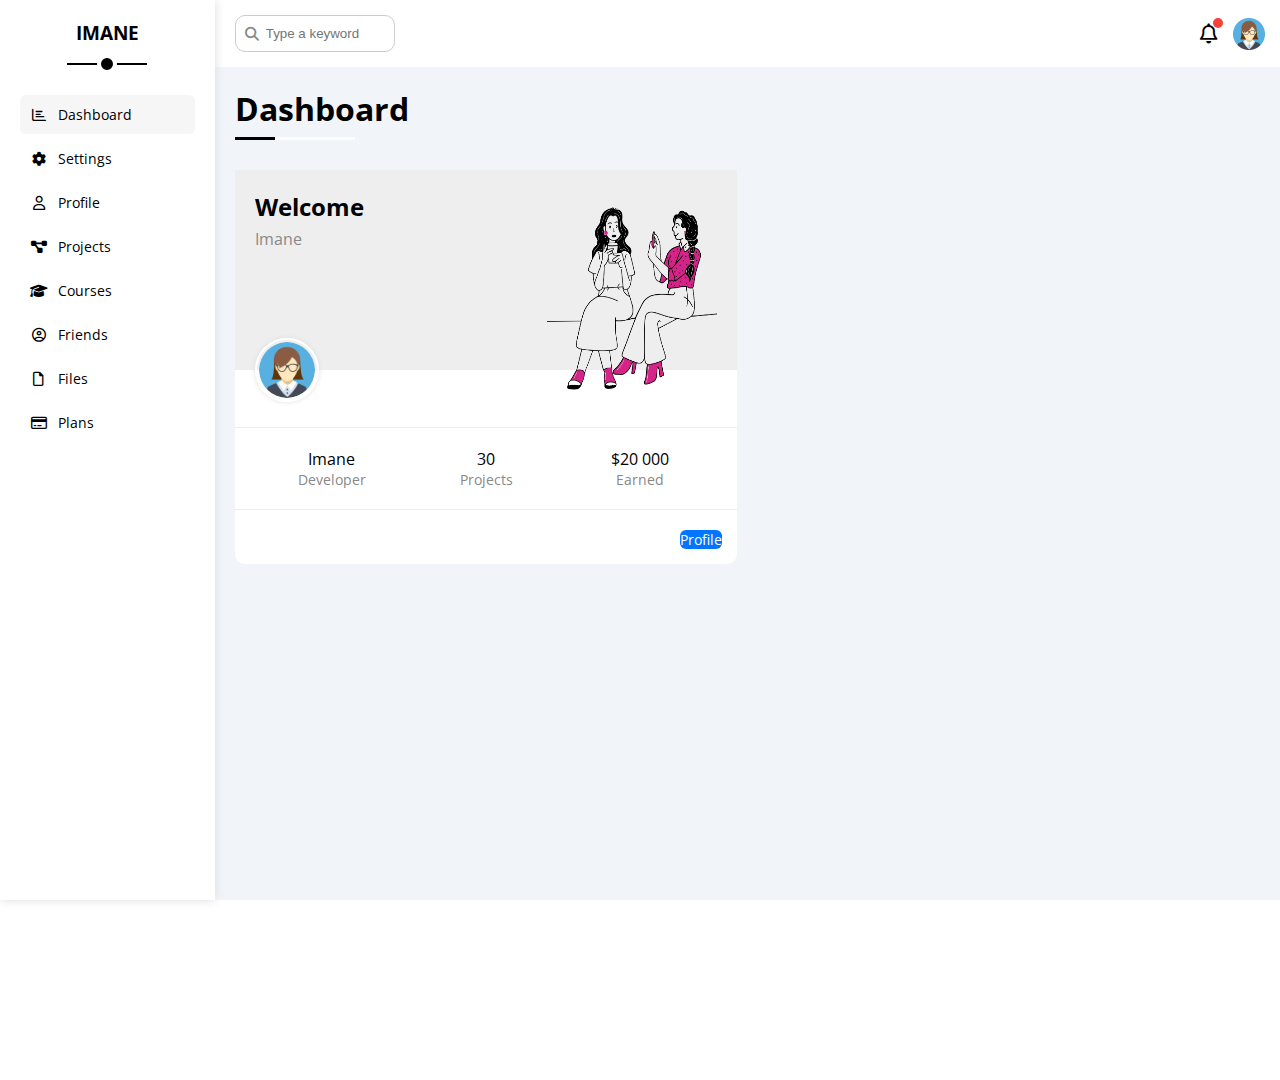
==== index.html @ b842a50d "create dashboard project" ====
<!DOCTYPE html>
<html lang="en">
  <head>
    <meta charset="UTF-8" />
    <meta http-equiv="X-UA-Compatible" content="IE=edge" />
    <meta name="viewport" content="width=device-width, initial-scale=1.0" />
    <link rel="stylesheet" href="css/framwork.css" />
    <link rel="stylesheet" href="css/master.css" />
    <link rel="stylesheet" href="css/all.min.css" />
    <link rel="preconnect" href="https://fonts.googleapis.com" />
    <link rel="preconnect" href="https://fonts.gstatic.com" crossorigin />
    <link
      href="https://fonts.googleapis.com/css2?family=Open+Sans:wght@300;500&display=swap"
      rel="stylesheet"
    />
    <title>Document</title>
  </head>
  <body>
    <div class="page d-flex">
      <div class="sidebar bg-white p-20 p-relative">
        <h3 class="p-relative txt-c mt-0">IMANE</h3>
        <ul>
          <li>
            <a
              class="active d-flex align-center fs-14 c-black rad-6 p-10"
              href="index.html"
            >
              <i class="fa-regular fa-chart-bar fa-fw"></i>
              <span>Dashboard</span>
            </a>
          </li>
          <li>
            <a
              class="d-flex align-center fs-14 c-black rad-6 p-10"
              href="index.html"
            >
              <i class="fa-solid fa-gear fa-fw"></i>
              <span>Settings</span>
            </a>
          </li>
          <li>
            <a
              class="d-flex align-center fs-14 c-black rad-6 p-10"
              href="index.html"
            >
              <i class="fa-regular fa-user fa-fw"></i>
              <span>Profile</span>
            </a>
          </li>
          <li>
            <a
              class="d-flex align-center fs-14 c-black rad-6 p-10"
              href="index.html"
            >
              <i class="fa-solid fa-diagram-project fa-fw"></i>
              <span>Projects</span>
            </a>
          </li>
          <li>
            <a
              class="d-flex align-center fs-14 c-black rad-6 p-10"
              href="index.html"
            >
              <i class="fa-solid fa-graduation-cap fa-fw"></i>
              <span>Courses</span>
            </a>
          </li>
          <li>
            <a
              class="d-flex align-center fs-14 c-black rad-6 p-10"
              href="index.html"
            >
              <i class="fa-regular fa-circle-user fa-fw"></i>
              <span>Friends</span>
            </a>
          </li>
          <li>
            <a
              class="d-flex align-center fs-14 c-black rad-6 p-10"
              href="index.html"
            >
              <i class="fa-regular fa-file fa-fw"></i>
              <span>Files</span>
            </a>
          </li>
          <li>
            <a
              class="d-flex align-center fs-14 c-black rad-6 p-10"
              href="index.html"
            >
              <i class="fa-regular fa-credit-card fa-fw"></i>
              <span>Plans</span>
            </a>
          </li>
        </ul>
      </div>
      <div class="content w-full">
        <!-- Start Head -->
        <div class="head bg-white p-15 between-flex">
          <div class="search p-relative">
            <input
              class="p-10"
              type="search"
              name=""
              id=""
              placeholder="Type a keyword"
            />
          </div>
          <div class="icons d-flex align-center">
            <span class="notification p-relative">
              <i class="fa-regular fa-bell fa-lg"></i>
            </span>
            <img src="images/avatar.png" alt="" />
          </div>
        </div>
        <!-- End head -->
        <h1 class="p-relative">Dashboard</h1>
        <div class="wrapper d-grid gap-20">
          <div class="welcome bg-white rad-10 txt-c-mobile block-mobile">
            <div class="intro p-20 d-flex space-between bg-eee">
              <div>
                <h2 class="m-0">Welcome</h2>
                <p class="c-grey mt-5">Imane</p>
              </div>
              <img
                class="welcom-img hide-mobile"
                src="images/welcome.png"
                alt=""
              />
            </div>
            <img class="avatar" src="images/avatar.png" alt="" />
            <div class="body txt-c d-flex p-20 mt-20 mb-20 block-mobile">
              <div>
                Imane
                <span class="d-block c-grey fs-14 mt-10"> Developer</span>
              </div>
              <div>
                30
                <span class="d-block c-grey fs-14 mt-10"> Projects</span>
              </div>
              <div>
                $20 000
                <span class="d-block c-grey fs-14 mt-10"> Earned</span>
              </div>
            </div>
            <a
              class="visit d-block fs-14 rad-6 bg-blue c-white w-fit"
              href="profile.html"
              >Profile</a
            >
          </div>
        </div>
      </div>
    </div>
  </body>
</html>
---- css/framwork.css ----
/*Start box*/
.d-flex {
    display: flex;
}
.align-center {
    align-items: center;
}
.space-between{
    justify-content: space-between;
}

.d-grid {
    display: grid;
}
.gap-20{
    gap: 20px;
}

.d-block{
    display: block;
}
@media (max-width:767px) {
    .block-mobile {
        display: block;
    }
    .hide-mobile {
        display: none;
    }
}
/* End box */

/* Start padding + margin */
.p-10 {
    padding: 10px;
}
.p-15 {
    padding: 15px;
}
.p-20 {
    padding: 20px;
}
.m-20 {
   margin: 20px;
}
.mt-0 {
    margin-top: 0;
}
.mt-5{
    margin-top: 5px;
}
.mt-20 {
    margin-top: 20px;
}
.mb-20 {
    margin-bottom: 20px;
}
/* End padding + margin */
/* Start color */
.c-white {
   color: white;
}
.c-grey {
    color: var(--grey-color);
}
.c-black {
    color: black;
}

.bg-white {
    background-color: white;
}
.bg-eee {
    background-color: #eee;
}
.bg-blue {
    background-color: var(--blue-color);
}
/* end color */

/* Start position */
.p-relative {
    position: relative;
}
/* End position */
/* Start font */
.txt-c {
    text-align: center;
}
.fs-14{
    font-size: 14px;
}
@media (max-width:767px) {
    .txt-c-mobile {
        text-align: center;
    }
}
/* End font */

/* Start border */
.rad-6 {
    border-radius: 6px;
}
.rad-10 {
    border-radius: 10px;
}
/* End border */
/* Start width */
.w-full{
    width: 100%;
}
.w-fit {
    width: fit-content;
}
/* End width */

/*Start component */
.between-flex{
    display: flex;
    align-items: center;
    justify-content: space-between;
}

/* End component */
---- css/master.css ----
:root{
    --blue-color: #0075ff;
    --blue-alt-color: #0d69d5;
    --orange-color: #f59e0b;
    --green-color: #22c55e;
    --red-color: #f44336;
    --grey-color : #888;
}
* {
    box-sizing: border-box;
    padding: 0;
    margin: 0;
}

body {
    font-family: "Open Sans", sans-serif;
    margin: 0;
    min-height: 120vh;
}
*:focus {
    outline: none;
}
a {
    text-decoration: none;
}
ul {
    list-style: none;
}
::-webkit-scrollbar {
    width: 15px;
}
::-webkit-scrollbar-track {
    background-color: white;
}
::-webkit-scrollbar-thumb {
    background-color: var(--blue-color);
}
::-webkit-scrollbar-thumb:hover{
    background-color: var(--blue-alt-color);
}
.page {
    background-color: #f1f5f9;
    min-height: 100vh;
}

/* Start sidebar */
.sidebar {
    width: 250px;
    box-shadow: 0 0 10px #ddd;
}
.sidebar >h3 {
    margin-bottom: 50px;
}
.sidebar > h3::before,
.sidebar > h3::after{
    content: "";
    position: absolute;
    background-color: black;
    transform: translateX(-50%);

}
.sidebar > h3::before {

    width: 80px;
    height: 2px;
    bottom: -20px;
    left: 50%;
}
.sidebar > h3::after {
    left: 50%;
    bottom: -29px;
    width: 12px;
    height: 12px;
    border-radius: 50%;
    border:  4px solid white;
}

.sidebar ul li a {
    transition: 0.3s;
    margin-bottom: 5px;
}

.sidebar ul li a:hover,
.sidebar ul li a.active {
    background-color: #f6f6f6;
}
.sidebar ul li a span{
    font-size: 14px;
    margin-left: 10px;
}

@media (max-width: 767px) {
    .sidebar {
        width: 62px;
        padding: 10px;
    }
    .sidebar > h3 {
        font-size: 13px;
        margin-bottom: 15px;
    }
    .sidebar > h3::before,
    .sidebar > h3::after {
        display: none;
    }
    .sidebar ul li a span {
        display: none;
    }
}
/* End sidebar */

/* Start content */
.content {
    overflow: hidden;
}

.head .search::before {
    font-family: var(--fa-style-family-classic);
    content: "\f002";
    font-weight: 900;
    position: absolute;
    left: 15px;
    top: 50%;
    transform: translateY(-50%);
    font-size: 14px;
    color: var(--grey-color);
}
.head .search input {
    border: 1px solid #ccc;
    border-radius: 10px;
    margin-left: 5px;
    padding-left: 30px;
    width: 160px;
    transition: width 0.3s;
}

.head .search input:focus {
    width: 200px;
   border-color: #ddd;
}
.head .search input:focus::placeholder {
    opacity: 0;
}

.head .icons .notification::before {
    content: "";
    position: absolute;
    width: 10px;
    height: 10px;
    background-color: var(--red-color);
    border-radius: 50%;
    right: -5px;
    top: -5px;
}
.head .icons img {
    width:32px;
    height: 32px;
    margin-left: 15px;
}
.page h1 {
    margin: 20px 20px 40px;
}

.page h1::before,
.page h1::after {
    content: "";
    position: absolute;
    height: 3px;
    bottom: -10px;
    left: 0;
}
.page h1::before {
    background-color: white;
    width: 120px;
}
.page h1::after {
    background-color: black;
    width: 40px;
}
.wrapper {
    grid-template-columns: repeat(auto-fill, minmax(450px,1fr));
    margin-left: 20px;
    margin-right: 20px;
}

@media (max-width: 767px) {
    .wrapper{
        grid-template-columns: minmax(200px, 1fr);
        margin-left: 10px;
        margin-right: 10px;
    }
}

/* End content */
/* Start welcome widget */
.intro {
    height: 200px;
}
.welcom {
    overflow: hidden;
}
.welcom-img{
    width: 170px;
    margin-bottom: -40px;
}

.welcome .avatar {
    width: 64px;
    height: 64px;
    border: 2px solid white;
    border-radius: 50%;
    padding: 2px;
    box-shadow:  0 0 5px #ddd;
    margin-left: 20px;
    margin-top: -32px;

}

.welcome .body {
    border-top: 1px solid #eee;
    border-bottom: 1px solid #eee;
}
.welcome .body > div {
    flex: 1;
}
.welcome .visit {
    margin: 0 15px 15px auto;
    transition: 0.3s;
}
.welcome .visit:hover {
    background-color: var(--blue-alt-color);
}
@media (max-width: 767px) {
    .welcome .intro {
        padding-bottom: 30px;
    }
    .welcom .avatar {
        margin-left: 0;
    }
    .welcome .body > div:not(:last-child) {
        margin-bottom: 20px;
    }
}
/* End welcome widget */
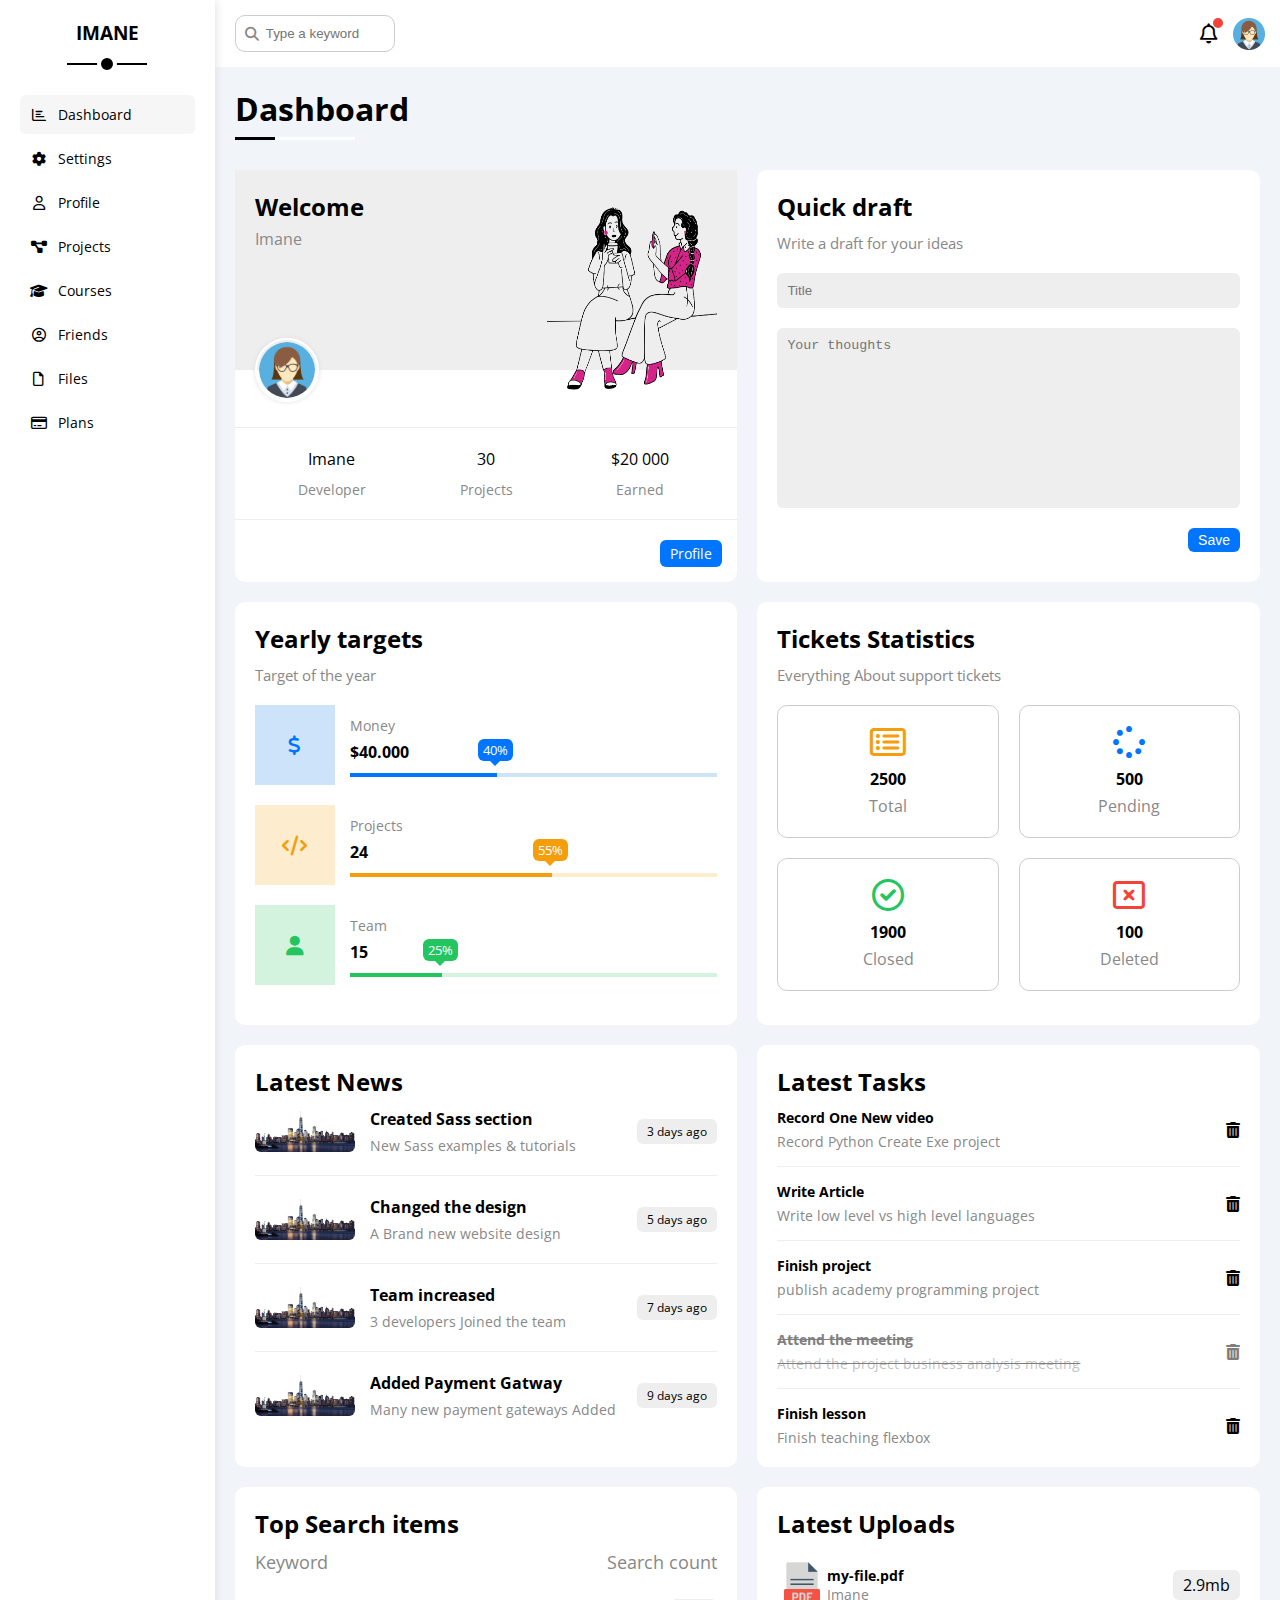
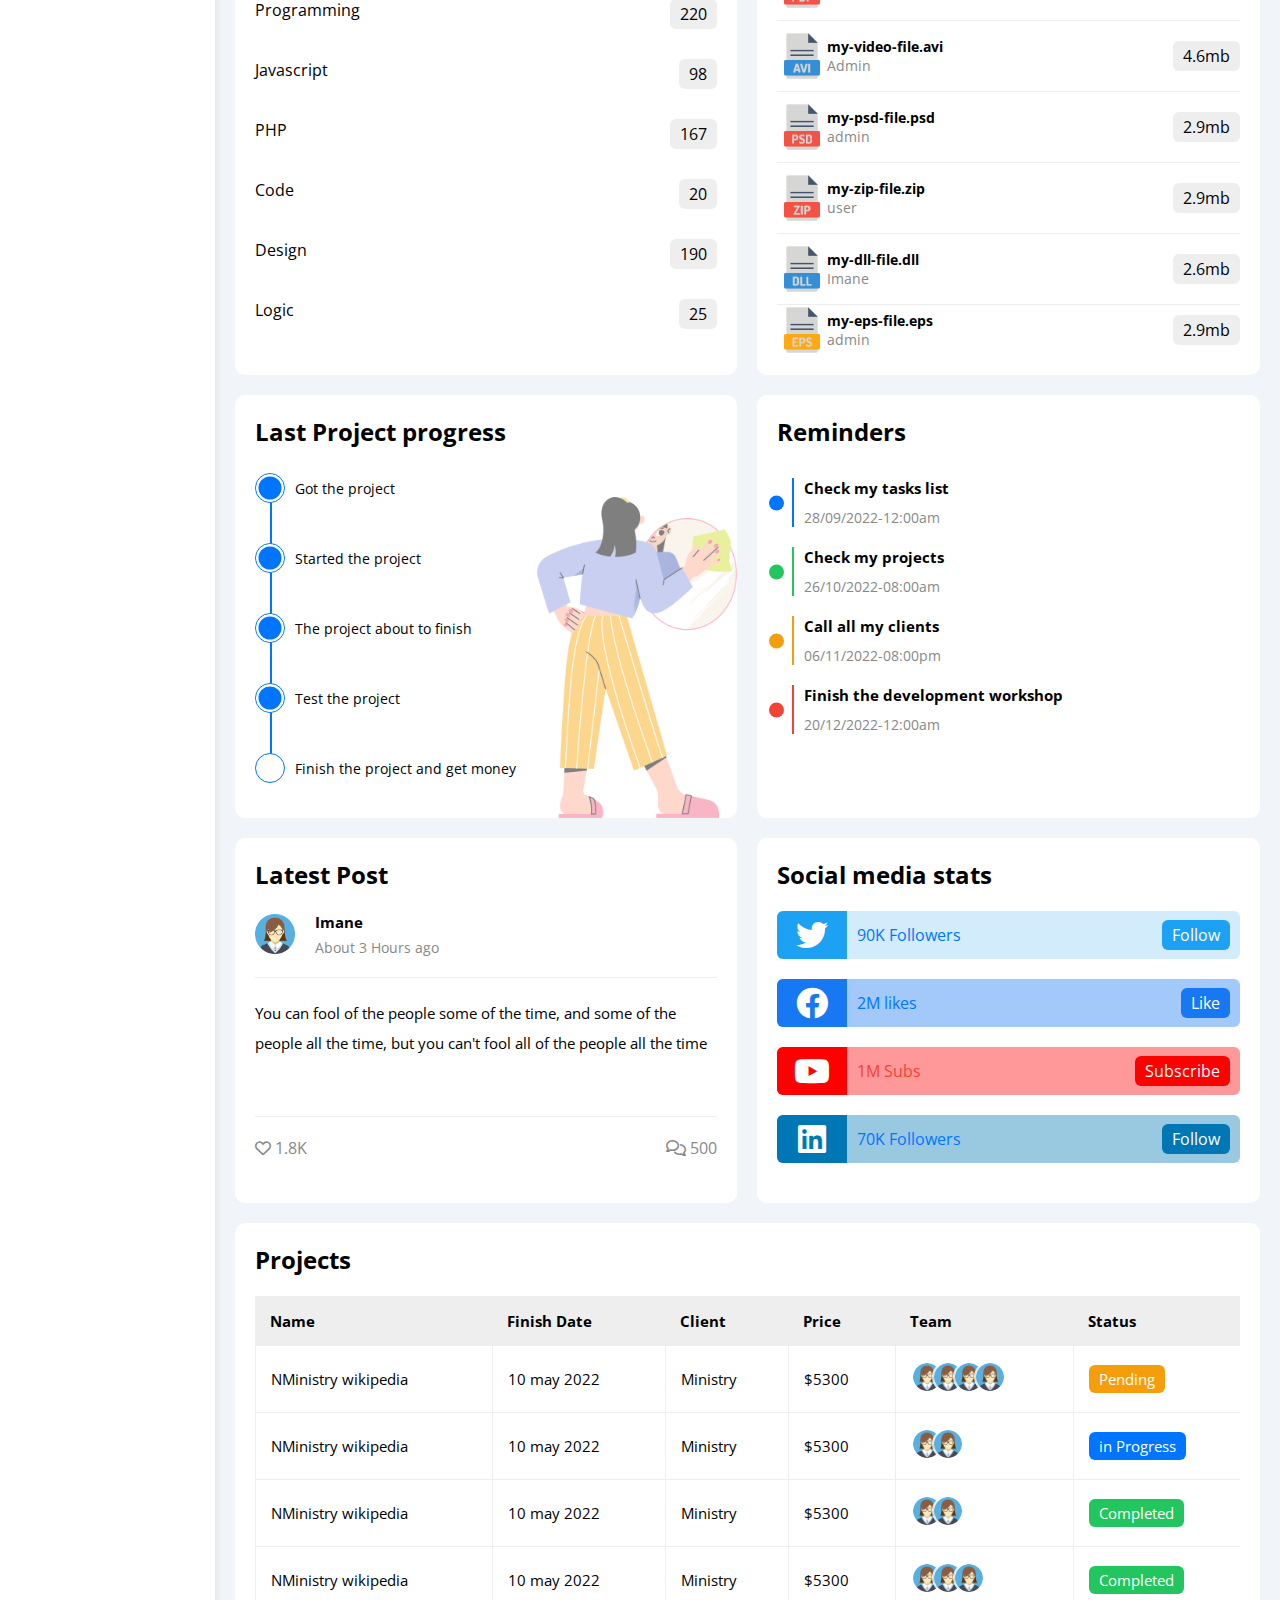
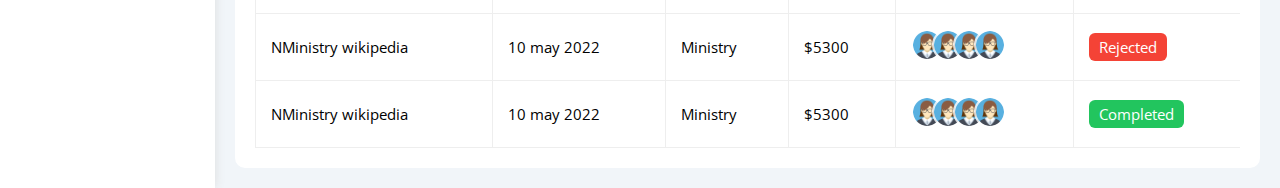
==== commit b1063efe: "complete dashboard main page" ====
--- a/index.html
+++ b/index.html
@@ -144,12 +144,564 @@
               </div>
             </div>
             <a
-              class="visit d-block fs-14 rad-6 bg-blue c-white w-fit"
+              class="visit d-block fs-14 bg-blue c-white w-fit btn-shape"
               href="profile.html"
               >Profile</a
             >
           </div>
+          <!-- Start quick draft -->
+          <div class="quick-draft p-20 bg-white rad-10">
+            <h2 class="mt-0 mb-10">Quick draft</h2>
+            <p class="mt-0 mb-20 c-grey fs-15">Write a draft for your ideas</p>
+            <form>
+              <input
+                class="d-block mb-20 w-full p-10 b-none bg-eee rad-6"
+                type="text"
+                placeholder="Title"
+              />
+              <textarea
+                class="d-block mb-20 w-full p-10 b-none bg-eee rad-6"
+                placeholder="Your thoughts"
+              ></textarea>
+              <input
+                class="save d-block fs-14 bg-blue c-white b-none w-fit btn-shape"
+                type="submit"
+                value="Save"
+              />
+            </form>
+          </div>
+          <!-- End quick draft -->
+          <!-- Start Target -->
+          <div class="targets p-20 bg-white rad-10">
+            <h2 class="mt-0 mb-10">Yearly targets</h2>
+            <p class="mt-0 mb-20 c-grey fs-15">Target of the year</p>
+            <div class="target-row mb-20 d-flex align-center blue">
+              <div class="icon center-flex">
+                <i class="fa-solid fa-dollar-sign fa-lg c-blue"></i>
+              </div>
+              <div class="details">
+                <span class="fs-14 c-grey">Money</span>
+                <span class="d-block mt-5 mb-10 fw-bold">$40.000</span>
+                <div class="progress p-relative">
+                  <span class="bg-blue blue" style="width: 40%">
+                    <span class="bg-blue">40%</span></span
+                  >
+                </div>
+              </div>
+            </div>
+            <div class="target-row mb-20 d-flex align-center orange">
+              <div class="icon center-flex">
+                <i class="fa-solid fa-code fa-lg c-orange"></i>
+              </div>
+              <div class="details">
+                <span class="fs-14 c-grey">Projects</span>
+                <span class="d-block mt-5 mb-10 fw-bold">24</span>
+                <div class="progress p-relative">
+                  <span class="bg-orange orange" style="width: 55%">
+                    <span class="bg-orange">55%</span></span
+                  >
+                </div>
+              </div>
+            </div>
+            <div class="target-row mb-20 d-flex align-center green">
+              <div class="icon center-flex">
+                <i class="fa-solid fa-user fa-lg c-green"></i>
+              </div>
+              <div class="details">
+                <span class="fs-14 c-grey">Team</span>
+                <span class="d-block mt-5 mb-10 fw-bold">15</span>
+                <div class="progress p-relative">
+                  <span class="bg-green green" style="width: 25%">
+                    <span class="bg-green">25%</span></span
+                  >
+                </div>
+              </div>
+            </div>
+          </div>
+          <!-- End Target -->
+          <!-- Start ticket -->
+          <div class="tickets p-20 bg-white rad-10">
+            <h2 class="mt-0 mb-10">Tickets Statistics</h2>
+            <p class="mt-0 mb-20 c-grey fs-15">
+              Everything About support tickets
+            </p>
+            <div class="d-flex txt-c gap-20 f-wrap">
+              <div class="box p-20 rad-10 fs-13 c-grey">
+                <i
+                  class="fa-regular fa-rectangle-list fa-2x mb-10 c-orange"
+                ></i>
+                <span class="d-block c-black fw-bold fs-25 mb-5">2500</span>
+                Total
+              </div>
+              <div class="box p-20 rad-10 fs-13 c-grey">
+                <i class="fa-solid fa-spinner fa-2x mb-10 c-blue"></i>
+                <span class="d-block c-black fw-bold fs-25 mb-5">500</span>
+                Pending
+              </div>
+              <div class="box p-20 rad-10 fs-13 c-grey">
+                <i class="fa-regular fa-circle-check fa-2x mb-10 c-green"></i>
+                <span class="d-block c-black fw-bold fs-25 mb-5">1900</span>
+                Closed
+              </div>
+              <div class="box p-20 rad-10 fs-13 c-grey">
+                <i class="fa-regular fa-rectangle-xmark fa-2x mb-10 c-red"></i>
+                <span class="d-block c-black fw-bold fs-25 mb-5">100</span>
+                Deleted
+              </div>
+            </div>
+          </div>
+          <!-- End ticket -->
+          <!-- Start latest news -->
+          <div class="latest-news p-20 bg-white rad-10 txt-c-mobile">
+            <h2 class="mt-0 mb-10">Latest News</h2>
+            <div class="news-row d-flex align-center">
+              <img src="images/news.png" alt="news" />
+              <div class="info">
+                <h3 class="fs-14">Created Sass section</h3>
+                <p class="m-0 c-grey fs-14">New Sass examples & tutorials</p>
+              </div>
+              <span class="btn-shape bg-eee fs-12 p-10 label">3 days ago</span>
+            </div>
+            <div class="news-row d-flex align-center">
+              <img src="images/news.png" alt="news" />
+              <div class="info">
+                <h3 class="fs-14">Changed the design</h3>
+                <p class="m-0 c-grey fs-14">A Brand new website design</p>
+              </div>
+              <span class="btn-shape bg-eee fs-12 p-10 label">5 days ago</span>
+            </div>
+            <div class="news-row d-flex align-center">
+              <img src="images/news.png" alt="news" />
+              <div class="info">
+                <h3 class="fs-14">Team increased</h3>
+                <p class="m-0 c-grey fs-14">3 developers Joined the team</p>
+              </div>
+              <span class="btn-shape bg-eee fs-12 p-10 label">7 days ago</span>
+            </div>
+            <div class="news-row d-flex align-center">
+              <img src="images/news.png" alt="news" />
+              <div class="info">
+                <h3 class="fs-14">Added Payment Gatway</h3>
+                <p class="m-0 c-grey fs-14">Many new payment gateways Added</p>
+              </div>
+              <span class="btn-shape bg-eee fs-12 p-10 label">9 days ago</span>
+            </div>
+          </div>
+          <!-- End latest news -->
+          <!-- Start Tasks -->
+          <div class="tasks p-20 bg-white rad-10">
+            <h2 class="mt-0 mb-10">Latest Tasks</h2>
+            <div class="task-row d-flex align-center">
+              <div class="task-desc">
+                <h3 class="fs-14 mb-5">Record One New video</h3>
+                <p class="c-grey fs-14 mt-5">
+                  Record Python Create Exe project
+                </p>
+              </div>
+              <i class="fa-solid fa-trash-can delete-task"></i>
+            </div>
+            <div class="task-row d-flex align-center">
+              <div class="task-desc">
+                <h3 class="fs-14 mb-5">Write Article</h3>
+                <p class="c-grey fs-14 mt-5">
+                  Write low level vs high level languages
+                </p>
+              </div>
+              <i class="fa-solid fa-trash-can delete-task"></i>
+            </div>
+            <div class="task-row d-flex align-center">
+              <div class="task-desc">
+                <h3 class="fs-14 mb-5">Finish project</h3>
+                <p class="c-grey fs-14 mt-5">
+                  publish academy programming project
+                </p>
+              </div>
+              <i class="fa-solid fa-trash-can delete-task"></i>
+            </div>
+            <div class="task-row d-flex align-center task-done">
+              <div class="task-desc">
+                <h3 class="fs-14 mb-5">Attend the meeting</h3>
+                <p class="c-grey fs-14 mt-5">
+                  Attend the project business analysis meeting
+                </p>
+              </div>
+              <i class="fa-solid fa-trash-can delete-task"></i>
+            </div>
+            <div class="task-row d-flex align-center">
+              <div class="task-desc">
+                <h3 class="fs-14 mb-5">Finish lesson</h3>
+                <p class="c-grey fs-14 mt-5">Finish teaching flexbox</p>
+              </div>
+              <i class="fa-solid fa-trash-can delete-task"></i>
+            </div>
+          </div>
+          <!-- End Tasks -->
+          <!-- Start top search items -->
+          <div class="search-items p-20 bg-white rad-10">
+            <h2 class="mt-0 mb-10">Top Search items</h2>
+            <div class="search-head d-flex between-flex c-grey mb-10">
+              <span class="fs-18">Keyword</span>
+              <span class="fs-18">Search count</span>
+            </div>
+            <div class="search-row d-flex space-between pt-15 pb-15">
+              <span>Programming</span>
+              <span class="btn-shape fs-13 bg-eee">220</span>
+            </div>
+            <div class="search-row d-flex space-between pt-15 pb-15">
+              <span>Javascript</span>
+              <span class="btn-shape fs-13 bg-eee">98</span>
+            </div>
+            <div class="search-row d-flex space-between pt-15 pb-15">
+              <span>PHP</span>
+              <span class="btn-shape fs-13 bg-eee">167</span>
+            </div>
+            <div class="search-row d-flex space-between pt-15 pb-15">
+              <span>Code</span>
+              <span class="btn-shape fs-13 bg-eee">20</span>
+            </div>
+            <div class="search-row d-flex space-between pt-15 pb-15">
+              <span>Design</span>
+              <span class="btn-shape fs-13 bg-eee">190</span>
+            </div>
+            <div class="search-row d-flex space-between pt-15 pb-15">
+              <span>Logic</span>
+              <span class="btn-shape fs-13 bg-eee">25</span>
+            </div>
+          </div>
+          <!-- End top search items -->
+          <!-- Start latest uploads -->
+          <div class="upload p-20 bg-white rad-10">
+            <h2 class="mt-0 mb-10">Latest Uploads</h2>
+            <div class="upload-row between-flex">
+              <img src="images/pdf.png" alt="pdf icon" />
+              <div class="upload-info">
+                <h3 class="fs-14">my-file.pdf</h3>
+                <p class="fs-14 c-grey">Imane</p>
+              </div>
+              <span class="btn-shape bg-eee">2.9mb</span>
+            </div>
+            <div class="upload-row between-flex">
+              <img src="images/avi.png" alt="pdf icon" />
+              <div class="upload-info">
+                <h3 class="fs-14">my-video-file.avi</h3>
+                <p class="fs-14 c-grey">Admin</p>
+              </div>
+              <span class="btn-shape bg-eee">4.6mb</span>
+            </div>
+            <div class="upload-row between-flex">
+              <img src="images/psd.png" alt="pdf icon" />
+              <div class="upload-info">
+                <h3 class="fs-14">my-psd-file.psd</h3>
+                <p class="fs-14 c-grey">admin</p>
+              </div>
+              <span class="btn-shape bg-eee">2.9mb</span>
+            </div>
+            <div class="upload-row between-flex">
+              <img src="images/zip.png" alt="pdf icon" />
+              <div class="upload-info">
+                <h3 class="fs-14">my-zip-file.zip</h3>
+                <p class="fs-14 c-grey">user</p>
+              </div>
+              <span class="btn-shape bg-eee">2.9mb</span>
+            </div>
+            <div class="upload-row between-flex">
+              <img src="images/dll.png" alt="pdf icon" />
+              <div class="upload-info">
+                <h3 class="fs-14">my-dll-file.dll</h3>
+                <p class="fs-14 c-grey">Imane</p>
+              </div>
+              <span class="btn-shape bg-eee">2.6mb</span>
+            </div>
+            <div class="upload-row between-flex">
+              <img src="images/eps.png" alt="pdf icon" />
+              <div class="upload-info">
+                <h3 class="fs-14">my-eps-file.eps</h3>
+                <p class="fs-14 c-grey">admin</p>
+              </div>
+              <span class="btn-shape bg-eee">2.9mb</span>
+            </div>
+          </div>
+          <!-- end latest uploads -->
+          <!-- Start Project progress -->
+          <div class="progress p-20 bg-white rad-10 p-relative">
+            <h2 class="mt-0 mb-10">Last Project progress</h2>
+            <div class="progress-content p-relative">
+              <div
+                class="progress-row d-flex align-center p-relative pt-15 pb-15"
+              >
+                <span class="progress-circle p-relative done"></span>
+                <p class="fs-14 ml-10">Got the project</p>
+              </div>
+              <div
+                class="progress-row d-flex align-center p-relative pt-15 pb-15"
+              >
+                <span class="progress-circle p-relative done"></span>
+                <p class="fs-14 ml-10">Started the project</p>
+              </div>
+              <div
+                class="progress-row d-flex align-center p-relative pt-15 pb-15"
+              >
+                <span class="progress-circle p-relative done"></span>
+                <p class="fs-14 ml-10">The project about to finish</p>
+              </div>
+              <div
+                class="progress-row d-flex align-center p-relative pt-15 pb-15"
+              >
+                <span class="progress-circle p-relative current"></span>
+                <p class="fs-14 ml-10">Test the project</p>
+              </div>
+              <div
+                class="progress-row d-flex align-center p-relative pt-15 pb-15"
+              >
+                <span class="progress-circle p-relative"></span>
+                <p class="fs-14 ml-10">Finish the project and get money</p>
+              </div>
+            </div>
+            <img
+              class="progress-img hide-mobile"
+              src="images/progress-flower.png"
+              alt=""
+            />
+          </div>
+          <!-- End project progress -->
+          <!-- Start reminder -->
+          <div class="reminders p-20 bg-white rad-10">
+            <h2 class="mt-0 mb-10">Reminders</h2>
+            <ul class="reminder-list pt-10">
+              <li
+                class="reminder-row pl-10 mt-10 mb-20 p-relative reminder-blue"
+              >
+                <h3 class="fs-15 mb-10">Check my tasks list</h3>
+                <p class="c-grey fs-14">28/09/2022-12:00am</p>
+              </li>
+              <li
+                class="reminder-row pl-10 mt-10 mb-20 p-relative reminder-green"
+              >
+                <h3 class="fs-15 mb-10">Check my projects</h3>
+                <p class="c-grey fs-14">26/10/2022-08:00am</p>
+              </li>
+              <li
+                class="reminder-row pl-10 mt-10 mb-20 p-relative reminder-orange"
+              >
+                <h3 class="fs-15 mb-10">Call all my clients</h3>
+                <p class="c-grey fs-14">06/11/2022-08:00pm</p>
+              </li>
+              <li class="reminder-row pl-10 mt-10 p-relative reminder-red">
+                <h3 class="fs-15 mb-10">Finish the development workshop</h3>
+                <p class="c-grey fs-14">20/12/2022-12:00am</p>
+              </li>
+            </ul>
+          </div>
+          <!-- End reminder -->
+          <!-- Start latest post -->
+          <div class="latest-post p-20 bg-white rad-10">
+            <h2 class="mt-0 mb-10">Latest Post</h2>
+            <div class="post-head d-flex align-center gap-20 mt-20">
+              <img class="post-img" src="images/avatar.png" alt="avatar" />
+              <div class="post-auther">
+                <span class="fs-15 fw-bold">Imane</span>
+                <p class="c-grey fs-14 mt-5">About 3 Hours ago</p>
+              </div>
+            </div>
+            <p class="post-p fs-15 pt-20 pb-20 mt-20 lh-2">
+              You can fool of the people some of the time, and some of the
+              people all the time, but you can't fool all of the people all the
+              time
+            </p>
+            <div class="post-feet d-flex between-flex pt-20 c-grey">
+              <div class="post-likes">
+                <i class="fa-regular fa-heart"></i>
+                <span>1.8K</span>
+              </div>
+              <div class="post-comments">
+                <i class="fa-regular fa-comments"></i>
+                <span>500</span>
+              </div>
+            </div>
+          </div>
+          <!-- End latest post -->
+          <!-- Start social media stats-->
+          <div class="latest-post p-20 bg-white rad-10">
+            <h2 class="mt-0 mb-10">Social media stats</h2>
+            <ul class="social-stats mt-20">
+              <li class="social-row d-flex align-center twitter-row rad-6">
+                <!-- <i class="fa-brands fa-square-twitter fa-4x"></i> -->
+                <div
+                  class="social-icon d-flex align-center space-center bg-blue"
+                >
+                  <i class="fa-brands fa-twitter c-white fa-2x"></i>
+                </div>
+                <div
+                  class="social-follow d-flex space-between align-center ml-10 mr-10"
+                >
+                  <span class="c-blue">90K Followers</span>
+                  <span class="btn-shape social-btn c-white">Follow</span>
+                </div>
+              </li>
+              <li class="social-row d-flex align-center facebook-row rad-6">
+                <!-- <i class="fa-brands fa-square-twitter fa-4x"></i> -->
+                <div
+                  class="social-icon d-flex align-center space-center bg-blue"
+                >
+                  <i class="fa-brands fa-facebook c-white fa-2x"></i>
+                </div>
+                <div
+                  class="social-follow d-flex space-between align-center ml-10 mr-10"
+                >
+                  <span class="c-blue">2M likes</span>
+                  <span class="btn-shape social-btn c-white">Like</span>
+                </div>
+              </li>
+              <li class="social-row d-flex align-center youtube-row rad-6">
+                <!-- <i class="fa-brands fa-square-twitter fa-4x"></i> -->
+                <div
+                  class="social-icon d-flex align-center space-center bg-blue"
+                >
+                  <i class="fa-brands fa-youtube c-white fa-2x"></i>
+                </div>
+                <div
+                  class="social-follow d-flex space-between align-center ml-10 mr-10"
+                >
+                  <span class="c-red">1M Subs</span>
+                  <span class="btn-shape social-btn c-white">Subscribe</span>
+                </div>
+              </li>
+              <li class="social-row d-flex align-center linkedin-row rad-6">
+                <!-- <i class="fa-brands fa-square-twitter fa-4x"></i> -->
+                <div
+                  class="social-icon d-flex align-center space-center bg-blue"
+                >
+                  <i class="fa-brands fa-linkedin c-white fa-2x"></i>
+                </div>
+                <div
+                  class="social-follow d-flex space-between align-center ml-10 mr-10"
+                >
+                  <span class="c-blue">70K Followers</span>
+                  <span class="btn-shape social-btn c-white">Follow</span>
+                </div>
+              </li>
+            </ul>
+          </div>
+          <!-- End docial media stats -->
         </div>
+        <!-- Start projects table -->
+        <div class="projects p-20 bg-white rad-10 m-20">
+          <h2 class="mt-0 mb-20">Projects</h2>
+          <div class="responsive-table">
+            <table class="fs-15 w-full">
+              <thead>
+                <tr>
+                  <td>Name</td>
+                  <td>Finish Date</td>
+                  <td>Client</td>
+                  <td>Price</td>
+                  <td>Team</td>
+                  <td>Status</td>
+                </tr>
+              </thead>
+              <tbody>
+                <tr>
+                  <td>NMinistry wikipedia</td>
+                  <td>10 may 2022</td>
+                  <td>Ministry</td>
+                  <td>$5300</td>
+                  <td>
+                    <img src="images/avatar.png" alt="" />
+                    <img src="images/avatar.png" alt="" />
+                    <img src="images/avatar.png" alt="" />
+                    <img src="images/avatar.png" alt="" />
+                  </td>
+                  <td>
+                    <span class="project-label bg-orange c-white btn-shape"
+                      >Pending</span
+                    >
+                  </td>
+                </tr>
+                <tr>
+                  <td>NMinistry wikipedia</td>
+                  <td>10 may 2022</td>
+                  <td>Ministry</td>
+                  <td>$5300</td>
+                  <td>
+                    <img src="images/avatar.png" alt="" />
+                    <img src="images/avatar.png" alt="" />
+                  </td>
+                  <td>
+                    <span class="project-label bg-blue c-white btn-shape"
+                      >in Progress</span
+                    >
+                  </td>
+                </tr>
+                <tr>
+                  <td>NMinistry wikipedia</td>
+                  <td>10 may 2022</td>
+                  <td>Ministry</td>
+                  <td>$5300</td>
+                  <td>
+                    <img src="images/avatar.png" alt="" />
+                    <img src="images/avatar.png" alt="" />
+                  </td>
+                  <td>
+                    <span class="project-label bg-green c-white btn-shape"
+                      >Completed</span
+                    >
+                  </td>
+                </tr>
+                <tr>
+                  <td>NMinistry wikipedia</td>
+                  <td>10 may 2022</td>
+                  <td>Ministry</td>
+                  <td>$5300</td>
+                  <td>
+                    <img src="images/avatar.png" alt="" />
+                    <img src="images/avatar.png" alt="" />
+                    <img src="images/avatar.png" alt="" />
+                  </td>
+                  <td>
+                    <span class="project-label bg-green c-white btn-shape"
+                      >Completed</span
+                    >
+                  </td>
+                </tr>
+                <tr>
+                  <td>NMinistry wikipedia</td>
+                  <td>10 may 2022</td>
+                  <td>Ministry</td>
+                  <td>$5300</td>
+                  <td>
+                    <img src="images/avatar.png" alt="" />
+                    <img src="images/avatar.png" alt="" />
+                    <img src="images/avatar.png" alt="" />
+                    <img src="images/avatar.png" alt="" />
+                  </td>
+                  <td>
+                    <span class="project-label bg-red c-white btn-shape"
+                      >Rejected</span
+                    >
+                  </td>
+                </tr>
+                <tr>
+                  <td>NMinistry wikipedia</td>
+                  <td>10 may 2022</td>
+                  <td>Ministry</td>
+                  <td>$5300</td>
+                  <td>
+                    <img src="images/avatar.png" alt="" />
+                    <img src="images/avatar.png" alt="" />
+                    <img src="images/avatar.png" alt="" />
+                    <img src="images/avatar.png" alt="" />
+                  </td>
+                  <td>
+                    <span class="project-label bg-green c-white btn-shape"
+                      >Completed</span
+                    >
+                  </td>
+                </tr>
+              </tbody>
+            </table>
+          </div>
+        </div>
+        <!-- End projects table -->
       </div>
     </div>
   </body>
--- a/css/framwork.css
+++ b/css/framwork.css
@@ -1,123 +1,216 @@
 /*Start box*/
 .d-flex {
-    display: flex;
+  display: flex;
 }
 .align-center {
-    align-items: center;
-}
-.space-between{
-    justify-content: space-between;
-}
-
+  align-items: center;
+}
+.space-between {
+  justify-content: space-between;
+}
+.space-center {
+  justify-content: center;
+}
+.f-wrap {
+  flex-wrap: wrap;
+}
 .d-grid {
-    display: grid;
-}
-.gap-20{
-    gap: 20px;
-}
-
-.d-block{
+  display: grid;
+}
+.gap-20 {
+  gap: 20px;
+}
+
+.d-block {
+  display: block;
+}
+@media (max-width: 767px) {
+  .block-mobile {
     display: block;
-}
-@media (max-width:767px) {
-    .block-mobile {
-        display: block;
-    }
-    .hide-mobile {
-        display: none;
-    }
+  }
+  .hide-mobile {
+    display: none;
+  }
 }
 /* End box */
 
 /* Start padding + margin */
 .p-10 {
-    padding: 10px;
+  padding: 10px;
 }
 .p-15 {
-    padding: 15px;
+  padding: 15px;
 }
 .p-20 {
-    padding: 20px;
+  padding: 20px;
+}
+.pt-10 {
+  padding-top: 10px;
+}
+.pt-15 {
+  padding-top: 15px;
+}
+.pt-20 {
+  padding-top: 20px;
+}
+.pr-10 {
+  padding-right: 10px;
+}
+.pb-10 {
+  padding-bottom: 10px;
+}
+.pb-15 {
+  padding-bottom: 15px;
+}
+.pb-20 {
+  padding-bottom: 20px;
+}
+.pl-10 {
+  padding-left: 10px;
 }
 .m-20 {
-   margin: 20px;
+  margin: 20px;
 }
 .mt-0 {
-    margin-top: 0;
-}
-.mt-5{
-    margin-top: 5px;
+  margin-top: 0;
+}
+.mt-5 {
+  margin-top: 5px;
+}
+.mt-10 {
+  margin-top: 10px;
 }
 .mt-20 {
-    margin-top: 20px;
+  margin-top: 20px;
+}
+
+.mr-10 {
+  margin-right: 10px;
+}
+.mb-5 {
+  margin-bottom: 5px;
+}
+.mb-10 {
+  margin-bottom: 10px;
 }
 .mb-20 {
-    margin-bottom: 20px;
+  margin-bottom: 20px;
+}
+.ml-10 {
+  margin-left: 10px;
 }
 /* End padding + margin */
 /* Start color */
 .c-white {
-   color: white;
+  color: white;
 }
 .c-grey {
-    color: var(--grey-color);
+  color: var(--grey-color);
 }
 .c-black {
-    color: black;
-}
-
+  color: black;
+}
+
+.c-blue {
+  color: var(--blue-color);
+}
+.c-orange {
+  color: var(--orange-color);
+}
+.c-green {
+  color: var(--green-color);
+}
+.c-red {
+  color: var(--red-color);
+}
 .bg-white {
-    background-color: white;
+  background-color: white;
 }
 .bg-eee {
-    background-color: #eee;
+  background-color: #eee;
 }
 .bg-blue {
-    background-color: var(--blue-color);
-}
+  background-color: var(--blue-color);
+}
+.bg-orange {
+  background-color: var(--orange-color);
+}
+.bg-green {
+  background-color: var(--green-color);
+}
+.bg-red {
+  background-color: var(--red-color);
+}
+
 /* end color */
 
 /* Start position */
 .p-relative {
-    position: relative;
+  position: relative;
 }
 /* End position */
 /* Start font */
 .txt-c {
+  text-align: center;
+}
+.fs-12 {
+  font-size: 12px;
+}
+.fs-14 {
+  font-size: 14px;
+}
+.fs-15 {
+  font-size: 15px;
+}
+.fs-18 {
+  font-size: 18px;
+}
+.fw-bold {
+  font-weight: bold;
+}
+.lh-2 {
+  line-height: 2;
+}
+@media (max-width: 767px) {
+  .txt-c-mobile {
     text-align: center;
-}
-.fs-14{
-    font-size: 14px;
-}
-@media (max-width:767px) {
-    .txt-c-mobile {
-        text-align: center;
-    }
+  }
 }
 /* End font */
 
 /* Start border */
+.b-none {
+  border: none;
+}
 .rad-6 {
-    border-radius: 6px;
+  border-radius: 6px;
 }
 .rad-10 {
-    border-radius: 10px;
+  border-radius: 10px;
 }
 /* End border */
 /* Start width */
-.w-full{
-    width: 100%;
+.w-full {
+  width: 100%;
 }
 .w-fit {
-    width: fit-content;
+  width: fit-content;
 }
 /* End width */
 
 /*Start component */
-.between-flex{
-    display: flex;
-    align-items: center;
-    justify-content: space-between;
-}
-
-/* End component */+.center-flex {
+  display: flex;
+  align-items: center;
+  justify-content: center;
+}
+.between-flex {
+  display: flex;
+  align-items: center;
+  justify-content: space-between;
+}
+.btn-shape {
+  padding: 4px 10px;
+  border-radius: 6px;
+}
+/* End component */
--- a/css/master.css
+++ b/css/master.css
@@ -1,256 +1,615 @@
-:root{
-    --blue-color: #0075ff;
-    --blue-alt-color: #0d69d5;
-    --orange-color: #f59e0b;
-    --green-color: #22c55e;
-    --red-color: #f44336;
-    --grey-color : #888;
+:root {
+  --blue-color: #0075ff;
+  --blue-alt-color: #0d69d5;
+  --orange-color: #f59e0b;
+  --green-color: #22c55e;
+  --red-color: #f44336;
+  --grey-color: #888;
 }
 * {
-    box-sizing: border-box;
-    padding: 0;
-    margin: 0;
+  box-sizing: border-box;
+  padding: 0;
+  margin: 0;
 }
 
 body {
-    font-family: "Open Sans", sans-serif;
-    margin: 0;
-    min-height: 120vh;
+  font-family: "Open Sans", sans-serif;
+  margin: 0;
+  min-height: 120vh;
 }
 *:focus {
-    outline: none;
+  outline: none;
 }
 a {
-    text-decoration: none;
+  text-decoration: none;
 }
 ul {
-    list-style: none;
+  list-style: none;
 }
 ::-webkit-scrollbar {
-    width: 15px;
+  width: 15px;
 }
 ::-webkit-scrollbar-track {
-    background-color: white;
+  background-color: white;
 }
 ::-webkit-scrollbar-thumb {
-    background-color: var(--blue-color);
-}
-::-webkit-scrollbar-thumb:hover{
-    background-color: var(--blue-alt-color);
+  background-color: var(--blue-color);
+}
+::-webkit-scrollbar-thumb:hover {
+  background-color: var(--blue-alt-color);
 }
 .page {
-    background-color: #f1f5f9;
-    min-height: 100vh;
+  background-color: #f1f5f9;
+  min-height: 100vh;
 }
 
 /* Start sidebar */
 .sidebar {
-    width: 250px;
-    box-shadow: 0 0 10px #ddd;
-}
-.sidebar >h3 {
-    margin-bottom: 50px;
+  width: 250px;
+  box-shadow: 0 0 10px #ddd;
+}
+.sidebar > h3 {
+  margin-bottom: 50px;
 }
 .sidebar > h3::before,
-.sidebar > h3::after{
-    content: "";
-    position: absolute;
-    background-color: black;
-    transform: translateX(-50%);
-
+.sidebar > h3::after {
+  content: "";
+  position: absolute;
+  background-color: black;
+  transform: translateX(-50%);
 }
 .sidebar > h3::before {
-
-    width: 80px;
-    height: 2px;
-    bottom: -20px;
-    left: 50%;
+  width: 80px;
+  height: 2px;
+  bottom: -20px;
+  left: 50%;
 }
 .sidebar > h3::after {
-    left: 50%;
-    bottom: -29px;
-    width: 12px;
-    height: 12px;
-    border-radius: 50%;
-    border:  4px solid white;
+  left: 50%;
+  bottom: -29px;
+  width: 12px;
+  height: 12px;
+  border-radius: 50%;
+  border: 4px solid white;
 }
 
 .sidebar ul li a {
-    transition: 0.3s;
-    margin-bottom: 5px;
+  transition: 0.3s;
+  margin-bottom: 5px;
 }
 
 .sidebar ul li a:hover,
 .sidebar ul li a.active {
-    background-color: #f6f6f6;
-}
-.sidebar ul li a span{
-    font-size: 14px;
-    margin-left: 10px;
+  background-color: #f6f6f6;
+}
+.sidebar ul li a span {
+  font-size: 14px;
+  margin-left: 10px;
 }
 
 @media (max-width: 767px) {
-    .sidebar {
-        width: 62px;
-        padding: 10px;
-    }
-    .sidebar > h3 {
-        font-size: 13px;
-        margin-bottom: 15px;
-    }
-    .sidebar > h3::before,
-    .sidebar > h3::after {
-        display: none;
-    }
-    .sidebar ul li a span {
-        display: none;
-    }
+  .sidebar {
+    width: 62px;
+    padding: 10px;
+  }
+  .sidebar > h3 {
+    font-size: 13px;
+    margin-bottom: 15px;
+  }
+  .sidebar > h3::before,
+  .sidebar > h3::after {
+    display: none;
+  }
+  .sidebar ul li a span {
+    display: none;
+  }
 }
 /* End sidebar */
 
 /* Start content */
 .content {
-    overflow: hidden;
+  overflow: hidden;
 }
 
 .head .search::before {
-    font-family: var(--fa-style-family-classic);
-    content: "\f002";
-    font-weight: 900;
-    position: absolute;
-    left: 15px;
-    top: 50%;
-    transform: translateY(-50%);
-    font-size: 14px;
-    color: var(--grey-color);
+  font-family: var(--fa-style-family-classic);
+  content: "\f002";
+  font-weight: 900;
+  position: absolute;
+  left: 15px;
+  top: 50%;
+  transform: translateY(-50%);
+  font-size: 14px;
+  color: var(--grey-color);
 }
 .head .search input {
-    border: 1px solid #ccc;
-    border-radius: 10px;
-    margin-left: 5px;
-    padding-left: 30px;
-    width: 160px;
-    transition: width 0.3s;
+  border: 1px solid #ccc;
+  border-radius: 10px;
+  margin-left: 5px;
+  padding-left: 30px;
+  width: 160px;
+  transition: width 0.3s;
 }
 
 .head .search input:focus {
-    width: 200px;
-   border-color: #ddd;
+  width: 200px;
+  border-color: #ddd;
 }
 .head .search input:focus::placeholder {
-    opacity: 0;
+  opacity: 0;
 }
 
 .head .icons .notification::before {
-    content: "";
-    position: absolute;
-    width: 10px;
-    height: 10px;
-    background-color: var(--red-color);
-    border-radius: 50%;
-    right: -5px;
-    top: -5px;
+  content: "";
+  position: absolute;
+  width: 10px;
+  height: 10px;
+  background-color: var(--red-color);
+  border-radius: 50%;
+  right: -5px;
+  top: -5px;
 }
 .head .icons img {
-    width:32px;
-    height: 32px;
-    margin-left: 15px;
+  width: 32px;
+  height: 32px;
+  margin-left: 15px;
 }
 .page h1 {
-    margin: 20px 20px 40px;
+  margin: 20px 20px 40px;
 }
 
 .page h1::before,
 .page h1::after {
-    content: "";
-    position: absolute;
-    height: 3px;
-    bottom: -10px;
-    left: 0;
+  content: "";
+  position: absolute;
+  height: 3px;
+  bottom: -10px;
+  left: 0;
 }
 .page h1::before {
-    background-color: white;
-    width: 120px;
+  background-color: white;
+  width: 120px;
 }
 .page h1::after {
-    background-color: black;
-    width: 40px;
+  background-color: black;
+  width: 40px;
 }
 .wrapper {
-    grid-template-columns: repeat(auto-fill, minmax(450px,1fr));
-    margin-left: 20px;
-    margin-right: 20px;
+  grid-template-columns: repeat(auto-fill, minmax(450px, 1fr));
+  margin-left: 20px;
+  margin-right: 20px;
 }
 
 @media (max-width: 767px) {
-    .wrapper{
-        grid-template-columns: minmax(200px, 1fr);
-        margin-left: 10px;
-        margin-right: 10px;
-    }
+  .wrapper {
+    grid-template-columns: minmax(200px, 1fr);
+    margin-left: 10px;
+    margin-right: 10px;
+  }
 }
 
 /* End content */
 /* Start welcome widget */
 .intro {
-    height: 200px;
+  height: 200px;
 }
 .welcom {
-    overflow: hidden;
-}
-.welcom-img{
-    width: 170px;
-    margin-bottom: -40px;
+  overflow: hidden;
+}
+.welcom-img {
+  width: 170px;
+  margin-bottom: -40px;
 }
 
 .welcome .avatar {
-    width: 64px;
-    height: 64px;
-    border: 2px solid white;
-    border-radius: 50%;
-    padding: 2px;
-    box-shadow:  0 0 5px #ddd;
-    margin-left: 20px;
-    margin-top: -32px;
-
+  width: 64px;
+  height: 64px;
+  border: 2px solid white;
+  border-radius: 50%;
+  padding: 2px;
+  box-shadow: 0 0 5px #ddd;
+  margin-left: 20px;
+  margin-top: -32px;
 }
 
 .welcome .body {
-    border-top: 1px solid #eee;
-    border-bottom: 1px solid #eee;
+  border-top: 1px solid #eee;
+  border-bottom: 1px solid #eee;
 }
 .welcome .body > div {
-    flex: 1;
+  flex: 1;
 }
 .welcome .visit {
-    margin: 0 15px 15px auto;
-    transition: 0.3s;
+  margin: 0 15px 15px auto;
+  transition: 0.3s;
 }
 .welcome .visit:hover {
-    background-color: var(--blue-alt-color);
+  background-color: var(--blue-alt-color);
 }
 @media (max-width: 767px) {
-    .welcome .intro {
-        padding-bottom: 30px;
-    }
-    .welcom .avatar {
-        margin-left: 0;
-    }
-    .welcome .body > div:not(:last-child) {
-        margin-bottom: 20px;
-    }
+  .welcome .intro {
+    padding-bottom: 30px;
+  }
+  .welcom .avatar {
+    margin-left: 0;
+  }
+  .welcome .body > div:not(:last-child) {
+    margin-bottom: 20px;
+  }
 }
 /* End welcome widget */
 
-
-
-
-
-
-
-
-
-
-
-
-
+/* Start quick draft */
+.quick-draft textarea {
+  resize: none;
+  min-height: 180px;
+}
+.quick-draft .save {
+  margin-left: auto;
+  transition: 0.3s;
+  cursor: pointer;
+}
+
+.quick-draft .save:hover {
+  background-color: var(--blue-alt-color);
+}
+/* End quick draft */
+/* Start target */
+.targets .target-row .icon {
+  width: 80px;
+  height: 80px;
+  margin-right: 15px;
+}
+.targets .details {
+  flex: 1;
+}
+.targets .details .progress {
+  height: 4px;
+}
+
+.targets .details .progress > span {
+  position: absolute;
+  left: 0;
+  top: 0;
+  height: 100%;
+}
+.targets .details .progress > span span {
+  position: absolute;
+  right: -16px;
+  bottom: 16px;
+  color: white;
+  padding: 2px 5px;
+  border-radius: 6px;
+  font-size: 13px;
+}
+
+.targets .details .progress > span span::after {
+  content: "";
+  border-color: transparent;
+  border-width: 5px;
+  border-style: solid;
+  position: absolute;
+  bottom: -10px;
+  border-top-color: var(--blue-alt-color);
+  left: 50%;
+  transform: translateX(-50%);
+}
+
+.targets .details .progress > .blue span::after {
+  border-top-color: var(--blue-color);
+}
+.targets .details .progress > .orange span::after {
+  border-top-color: var(--orange-color);
+}
+.targets .details .progress > .green span::after {
+  border-top-color: var(--green-color);
+}
+
+.blue .icon,
+.blue .progress {
+  background-color: rgb(0, 117, 225, 0.2);
+}
+
+.orange .icon,
+.orange .progress {
+  background-color: rgb(245, 158, 11, 0.2);
+}
+
+.green .icon,
+.green .progress {
+  background-color: rgb(34, 197, 94, 0.2);
+}
+/* End target */
+/* Start tickects */
+.tickets .box {
+  border: 1px solid #ccc;
+  width: calc(50% - 10px);
+}
+
+@media (max-width: 767px) {
+  .tickets .box {
+    width: 100%;
+  }
+}
+/* End tickets */
+
+/* Start latest news */
+.news-row:not(:last-of-type) {
+  margin-bottom: 20px;
+  padding-bottom: 20px;
+  border-bottom: 1px solid #eee;
+}
+.news-row img {
+  width: 100px;
+  border-radius: 6px;
+  margin-right: 15px;
+}
+.news-row .info {
+  flex-grow: 1;
+}
+
+.news-row .info h3 {
+  margin: 0 0 6px;
+  font-size: 16px;
+}
+@media (max-width: 767px) {
+  .news-row {
+    display: block;
+  }
+  .news-row .label {
+    display: block;
+    margin: 10px auto;
+    width: fit-content;
+  }
+}
+
+/* Start Tasks */
+
+.task-row:not(:last-of-type) {
+  border-bottom: 1px solid #eee;
+  margin-bottom: 15px;
+  padding-bottom: 15px;
+}
+.task-desc {
+  flex-grow: 1;
+}
+.task-done > * {
+  opacity: 0.5;
+  text-decoration: line-through;
+}
+
+.task-done .delete-task {
+  text-decoration: none;
+}
+.delete-task {
+  cursor: pointer;
+  transition: color 0.3s;
+}
+.delete-task:hover {
+  color: var(--red-color);
+}
+
+/* START LATEST UPLOAD */
+.upload-row:not(:last-of-type) {
+  border-bottom: 1px solid #eee;
+  padding-top: 10px;
+  padding-bottom: 10px;
+}
+.upload-row img {
+  width: 50px;
+}
+.upload-info {
+  flex: 1;
+}
+
+/* END LATEST UPLOAD */
+/* Start project progress */
+.progress {
+  z-index: 1;
+}
+.progress-content::before {
+  content: "";
+  position: absolute;
+  width: 2px;
+  height: calc(100% - 60px);
+  background-color: var(--blue-color);
+  left: 15px;
+  bottom: 50%;
+  transform: translateY(50%);
+}
+.progress-circle {
+  width: 30px;
+  height: 30px;
+  border: 1px solid var(--blue-color);
+  border-radius: 50%;
+  background-color: white;
+  /* z-index: 1; */
+}
+
+.progress-circle.done::before,
+.progress-circle.current::before {
+  content: "";
+  position: absolute;
+  width: 23px;
+  height: 23px;
+  border: 2px solid white;
+  background-color: var(--blue-color);
+  border-radius: 50%;
+  left: 50%;
+  top: 50%;
+  transform: translate(-50%, -50%);
+  /* z-index: -1; */
+}
+
+.progress-circle.current::before {
+  animation: 3s linear infinite progress;
+}
+.progress-row {
+  margin-top: 10px;
+}
+.progress-img {
+  position: absolute;
+  right: 0;
+  width: 200px;
+  bottom: 0px;
+  z-index: -1;
+  opacity: 0.5;
+}
+/* End project progress */
+
+/* START REMINDER */
+.reminder-row {
+  border-left-width: 2px;
+  border-left-style: solid;
+  margin-left: 15px;
+}
+.reminder-row::before {
+  content: " ";
+  position: absolute;
+  width: 15px;
+  height: 15px;
+  border-radius: 50%;
+  left: -25px;
+  top: 50%;
+  transform: translateY(-50%);
+}
+.reminder-blue {
+  border-left-color: var(--blue-color);
+}
+
+.reminder-blue::before {
+  background-color: var(--blue-color);
+}
+
+.reminder-green {
+  border-left-color: var(--green-color);
+}
+.reminder-green::before {
+  background-color: var(--green-color);
+}
+.reminder-orange {
+  border-left-color: var(--orange-color);
+}
+.reminder-orange::before {
+  background-color: var(--orange-color);
+}
+.reminder-red {
+  border-left-color: var(--red-color);
+}
+.reminder-red::before {
+  background-color: var(--red-color);
+}
+/* END REMINDER */
+
+/* START LATEST POST */
+.post-img {
+  width: 40px;
+  height: 40px;
+}
+.post-p {
+  border-top: 1px solid #eee;
+  border-bottom: 1px solid #eee;
+  min-height: 140px;
+}
+/* END LATEST POST */
+/* Start social stats */
+.social-follow {
+  flex: 1;
+}
+
+.social-row {
+  padding: 0;
+  height: 3rem;
+  margin-bottom: 20px;
+  overflow: hidden;
+}
+.social-icon {
+  width: 70px;
+  height: 100%;
+}
+.twitter-row {
+  background-color: rgb(29, 161, 242, 0.2);
+}
+.twitter-row .social-icon,
+.twitter-row .social-btn {
+  background-color: #1da1f2;
+}
+.facebook-row {
+  background-color: rgb(24, 119, 242, 0.4);
+}
+.facebook-row .social-icon,
+.facebook-row .social-btn {
+  background-color: #1877f2;
+}
+.youtube-row {
+  background-color: rgb(255, 0, 0, 0.4);
+}
+.youtube-row .social-icon,
+.youtube-row .social-btn {
+  background-color: #ff0000;
+}
+.linkedin-row {
+  background-color: rgb(0, 119, 181, 0.4);
+}
+.linkedin-row .social-icon,
+.linkedin-row .social-btn {
+  background-color: #0077b5;
+}
+/* End social stats */
+/* Start priojects table */
+.projects .responsive-table {
+  overflow-x: auto;
+}
+.projects table {
+  min-width: 1000px;
+  border-spacing: 0;
+}
+.projects thead td {
+  background-color: #eee;
+  font-weight: bold;
+}
+
+.projects table td {
+  padding: 15px;
+}
+
+.projects tbody td {
+  border-bottom: 1px solid #eee;
+  border-left: 1px solid #eee;
+}
+.projects table tr {
+  transition: 300ms;
+}
+.projects table tr td:last-of-type {
+  border-right: 1px solid #eee;
+}
+.projects table tr:hover td {
+  background-color: rgb(251, 251, 251);
+}
+.projects table img {
+  width: 32px;
+  height: 32px;
+  border-radius: 50%;
+  padding: 2px;
+  background-color: rgb(255, 255, 255, 0.8);
+  /* box-shadow: rgba(0, 0, 0, 0.15) 1.95px 1.95px 2.6px; */
+}
+.projects table img:not(:first-of-type) {
+  margin-left: -15px;
+}
+/* End priojects table */
+/* Animations */
+
+@keyframes progress {
+  0%,
+  50% {
+    opacity: 1;
+  }
+  25%,
+  75% {
+    opacity: 0;
+  }
+  100% {
+    opacity: 0.75;
+  }
+}
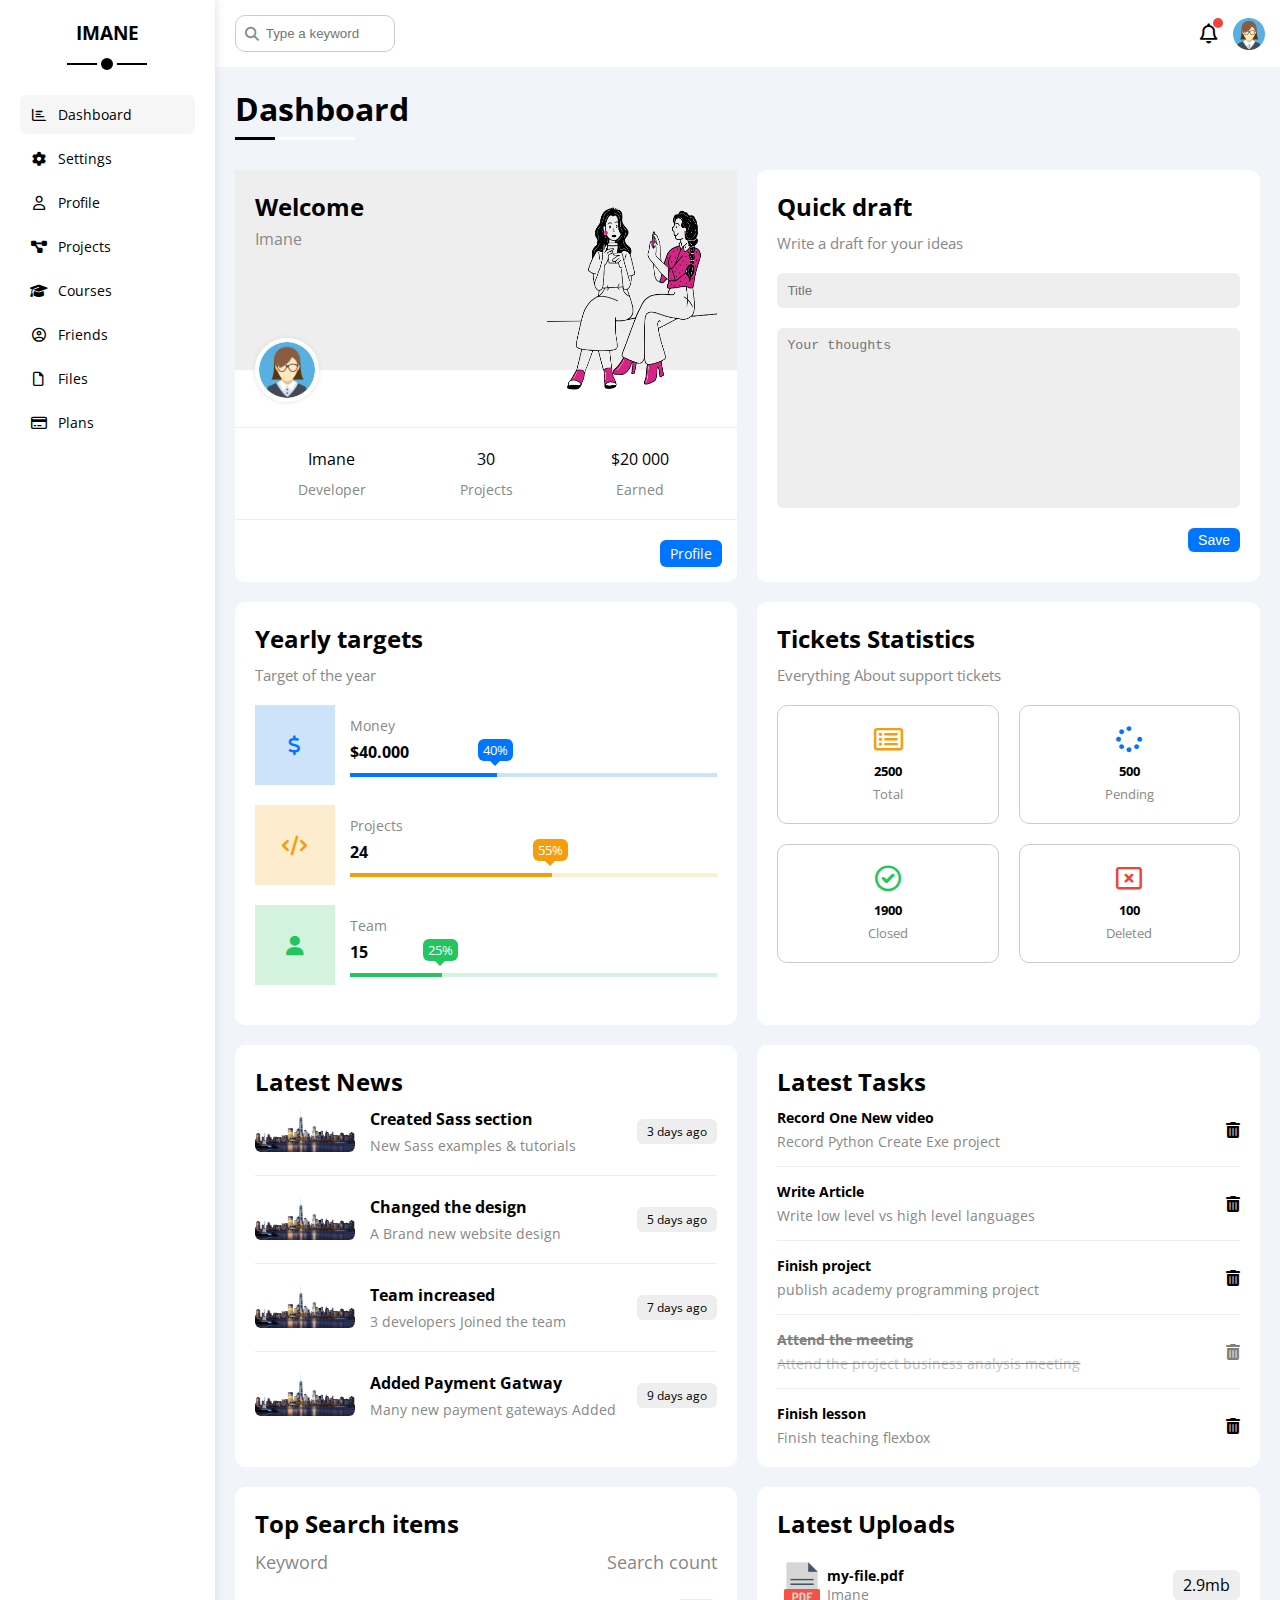
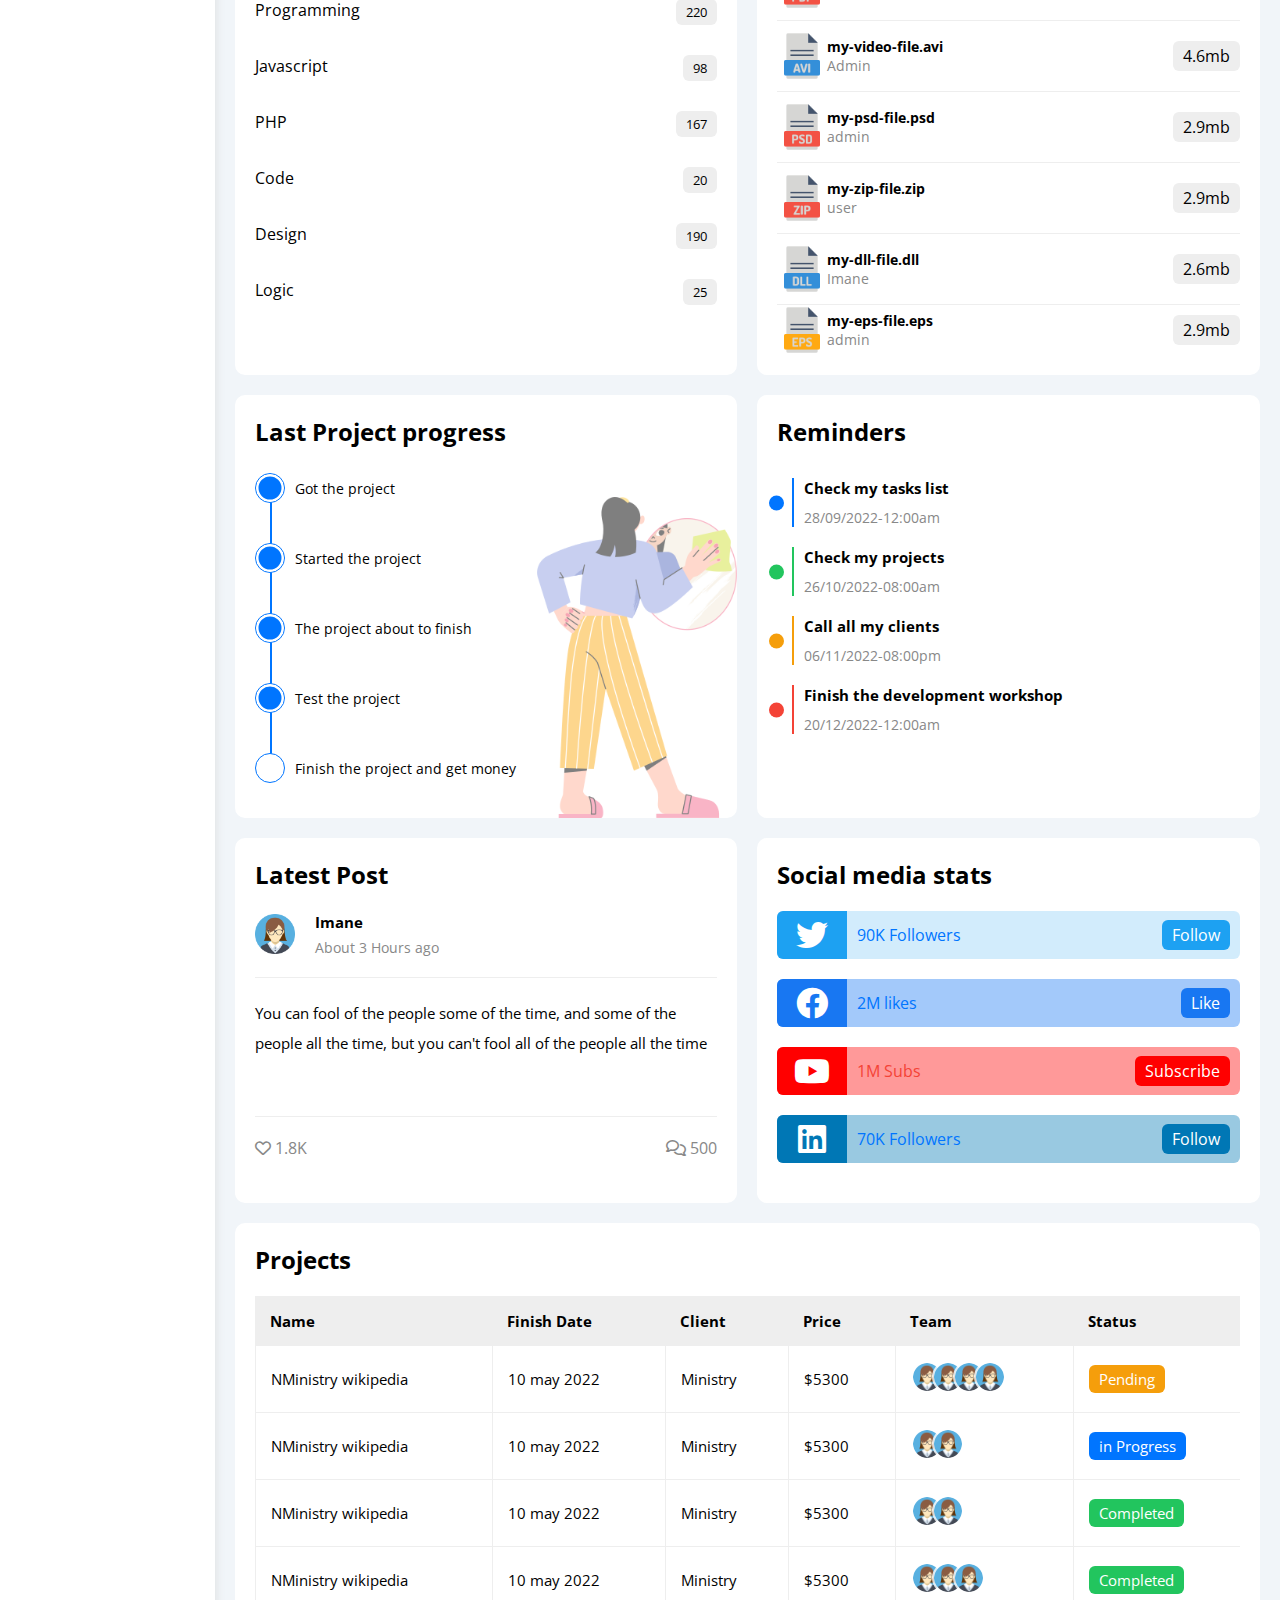
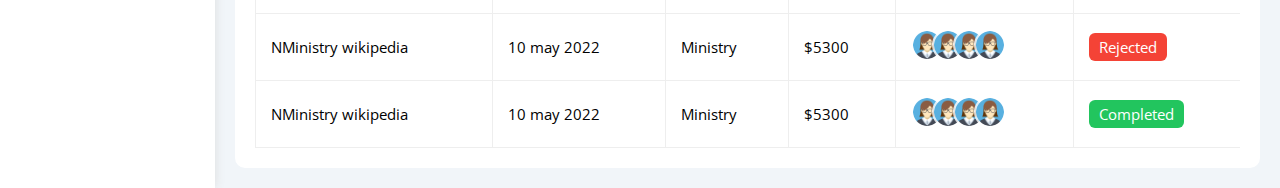
==== commit 01cf6cf3: "add profile and projects files" ====
--- a/index.html
+++ b/index.html
@@ -13,7 +13,7 @@
       href="https://fonts.googleapis.com/css2?family=Open+Sans:wght@300;500&display=swap"
       rel="stylesheet"
     />
-    <title>Document</title>
+    <title>Dashboard</title>
   </head>
   <body>
     <div class="page d-flex">
@@ -32,7 +32,7 @@
           <li>
             <a
               class="d-flex align-center fs-14 c-black rad-6 p-10"
-              href="index.html"
+              href="settings.html"
             >
               <i class="fa-solid fa-gear fa-fw"></i>
               <span>Settings</span>
@@ -41,7 +41,7 @@
           <li>
             <a
               class="d-flex align-center fs-14 c-black rad-6 p-10"
-              href="index.html"
+              href="profile.html"
             >
               <i class="fa-regular fa-user fa-fw"></i>
               <span>Profile</span>
@@ -50,7 +50,7 @@
           <li>
             <a
               class="d-flex align-center fs-14 c-black rad-6 p-10"
-              href="index.html"
+              href="projects.html"
             >
               <i class="fa-solid fa-diagram-project fa-fw"></i>
               <span>Projects</span>
@@ -59,7 +59,7 @@
           <li>
             <a
               class="d-flex align-center fs-14 c-black rad-6 p-10"
-              href="index.html"
+              href="courses.html"
             >
               <i class="fa-solid fa-graduation-cap fa-fw"></i>
               <span>Courses</span>
@@ -68,7 +68,7 @@
           <li>
             <a
               class="d-flex align-center fs-14 c-black rad-6 p-10"
-              href="index.html"
+              href="friends.html"
             >
               <i class="fa-regular fa-circle-user fa-fw"></i>
               <span>Friends</span>
@@ -77,7 +77,7 @@
           <li>
             <a
               class="d-flex align-center fs-14 c-black rad-6 p-10"
-              href="index.html"
+              href="files.html"
             >
               <i class="fa-regular fa-file fa-fw"></i>
               <span>Files</span>
@@ -86,7 +86,7 @@
           <li>
             <a
               class="d-flex align-center fs-14 c-black rad-6 p-10"
-              href="index.html"
+              href="plans.html"
             >
               <i class="fa-regular fa-credit-card fa-fw"></i>
               <span>Plans</span>
@@ -606,10 +606,10 @@
                   <td>Ministry</td>
                   <td>$5300</td>
                   <td>
-                    <img src="images/avatar.png" alt="" />
-                    <img src="images/avatar.png" alt="" />
-                    <img src="images/avatar.png" alt="" />
-                    <img src="images/avatar.png" alt="" />
+                    <img class="avatar" src="images/avatar.png" alt="" />
+                    <img class="avatar" src="images/avatar.png" alt="" />
+                    <img class="avatar" src="images/avatar.png" alt="" />
+                    <img class="avatar" src="images/avatar.png" alt="" />
                   </td>
                   <td>
                     <span class="project-label bg-orange c-white btn-shape"
@@ -623,8 +623,8 @@
                   <td>Ministry</td>
                   <td>$5300</td>
                   <td>
-                    <img src="images/avatar.png" alt="" />
-                    <img src="images/avatar.png" alt="" />
+                    <img class="avatar" src="images/avatar.png" alt="" />
+                    <img class="avatar" src="images/avatar.png" alt="" />
                   </td>
                   <td>
                     <span class="project-label bg-blue c-white btn-shape"
@@ -638,8 +638,8 @@
                   <td>Ministry</td>
                   <td>$5300</td>
                   <td>
-                    <img src="images/avatar.png" alt="" />
-                    <img src="images/avatar.png" alt="" />
+                    <img class="avatar" src="images/avatar.png" alt="" />
+                    <img class="avatar" src="images/avatar.png" alt="" />
                   </td>
                   <td>
                     <span class="project-label bg-green c-white btn-shape"
@@ -653,9 +653,9 @@
                   <td>Ministry</td>
                   <td>$5300</td>
                   <td>
-                    <img src="images/avatar.png" alt="" />
-                    <img src="images/avatar.png" alt="" />
-                    <img src="images/avatar.png" alt="" />
+                    <img class="avatar" src="images/avatar.png" alt="" />
+                    <img class="avatar" src="images/avatar.png" alt="" />
+                    <img class="avatar" src="images/avatar.png" alt="" />
                   </td>
                   <td>
                     <span class="project-label bg-green c-white btn-shape"
@@ -669,10 +669,10 @@
                   <td>Ministry</td>
                   <td>$5300</td>
                   <td>
-                    <img src="images/avatar.png" alt="" />
-                    <img src="images/avatar.png" alt="" />
-                    <img src="images/avatar.png" alt="" />
-                    <img src="images/avatar.png" alt="" />
+                    <img class="avatar" src="images/avatar.png" alt="" />
+                    <img class="avatar" src="images/avatar.png" alt="" />
+                    <img class="avatar" src="images/avatar.png" alt="" />
+                    <img class="avatar" src="images/avatar.png" alt="" />
                   </td>
                   <td>
                     <span class="project-label bg-red c-white btn-shape"
@@ -686,10 +686,10 @@
                   <td>Ministry</td>
                   <td>$5300</td>
                   <td>
-                    <img src="images/avatar.png" alt="" />
-                    <img src="images/avatar.png" alt="" />
-                    <img src="images/avatar.png" alt="" />
-                    <img src="images/avatar.png" alt="" />
+                    <img class="avatar" src="images/avatar.png" alt="" />
+                    <img class="avatar" src="images/avatar.png" alt="" />
+                    <img class="avatar" src="images/avatar.png" alt="" />
+                    <img class="avatar" src="images/avatar.png" alt="" />
                   </td>
                   <td>
                     <span class="project-label bg-green c-white btn-shape"
--- a/css/framwork.css
+++ b/css/framwork.css
@@ -17,8 +17,17 @@
 .d-grid {
   display: grid;
 }
+.gap-5 {
+  gap: 5px;
+}
+.gap-10 {
+  gap: 10px;
+}
 .gap-20 {
   gap: 20px;
+}
+.gap-40 {
+  gap: 40px;
 }
 
 .d-block {
@@ -35,6 +44,9 @@
 /* End box */
 
 /* Start padding + margin */
+.p-5 {
+  padding: 5px;
+}
 .p-10 {
   padding: 10px;
 }
@@ -53,6 +65,9 @@
 .pt-20 {
   padding-top: 20px;
 }
+.pr-5 {
+  padding-right: 5px;
+}
 .pr-10 {
   padding-right: 10px;
 }
@@ -65,9 +80,18 @@
 .pb-20 {
   padding-bottom: 20px;
 }
+.pl-5 {
+  padding-left: 5px;
+}
 .pl-10 {
   padding-left: 10px;
 }
+.m-auto {
+  margin: auto;
+}
+.m-0 {
+  margin: 0;
+}
 .m-20 {
   margin: 20px;
 }
@@ -93,11 +117,17 @@
 .mb-10 {
   margin-bottom: 10px;
 }
+.mb-15 {
+  margin-bottom: 15px;
+}
 .mb-20 {
   margin-bottom: 20px;
 }
 .ml-10 {
   margin-left: 10px;
+}
+.ml-auto {
+  margin-right: auto;
 }
 /* End padding + margin */
 /* Start color */
@@ -148,45 +178,72 @@
 .p-relative {
   position: relative;
 }
+.p-absolute {
+  position: absolute;
+}
 /* End position */
 /* Start font */
 .txt-c {
   text-align: center;
 }
-.fs-12 {
-  font-size: 12px;
-}
-.fs-14 {
-  font-size: 14px;
-}
-.fs-15 {
-  font-size: 15px;
-}
-.fs-18 {
-  font-size: 18px;
-}
-.fw-bold {
-  font-weight: bold;
-}
-.lh-2 {
-  line-height: 2;
-}
 @media (max-width: 767px) {
   .txt-c-mobile {
     text-align: center;
   }
 }
+.fs-12 {
+  font-size: 12px;
+}
+
+.fs-13 {
+  font-size: 13px;
+}
+.fs-14 {
+  font-size: 14px;
+}
+.fs-15 {
+  font-size: 15px;
+}
+.fs-18 {
+  font-size: 18px;
+}
+.fw-normal {
+  font-weight: normal;
+}
+.fw-bold {
+  font-weight: bold;
+}
+.lh-2 {
+  line-height: 2;
+}
+@media (max-width: 767px) {
+  .txt-c-mobile {
+    text-align: center;
+  }
+}
 /* End font */
 
 /* Start border */
 .b-none {
   border: none;
 }
+.border-ccc {
+  border: 1px solid #ccc;
+}
+.border-r-ccc {
+  border-right: 1px solid #ccc;
+}
+.border-b-eee {
+  border-bottom: 1px solid #eee;
+}
 .rad-6 {
   border-radius: 6px;
 }
 .rad-10 {
   border-radius: 10px;
+}
+.rad-half {
+  border-radius: 50%;
 }
 /* End border */
 /* Start width */
@@ -196,8 +253,16 @@
 .w-fit {
   width: fit-content;
 }
+.h-full {
+  height: 100%;
+}
 /* End width */
-
+/* BUTTON */
+.c-pointer {
+  cursor: pointer;
+}
+
+/* End button */
 /*Start component */
 .center-flex {
   display: flex;
--- a/css/master.css
+++ b/css/master.css
@@ -37,6 +37,26 @@
 }
 ::-webkit-scrollbar-thumb:hover {
   background-color: var(--blue-alt-color);
+}
+
+:disabled {
+  cursor: no-drop;
+  background-color: #ccc;
+}
+/* .avatar {
+  width: 50px;
+  height: 50px;
+} */
+.avatar {
+  width: 32px;
+  height: 32px;
+  border-radius: 50%;
+  padding: 2px;
+  background-color: rgb(255, 255, 255, 0.8);
+  /* box-shadow: rgba(0, 0, 0, 0.15) 1.95px 1.95px 2.6px; */
+}
+.avatar:not(:first-of-type) {
+  margin-left: -15px;
 }
 .page {
   background-color: #f1f5f9;
@@ -464,7 +484,7 @@
   margin-left: 15px;
 }
 .reminder-row::before {
-  content: " ";
+  content: "";
   position: absolute;
   width: 15px;
   height: 15px;
@@ -586,18 +606,384 @@
 .projects table tr:hover td {
   background-color: rgb(251, 251, 251);
 }
-.projects table img {
-  width: 32px;
+
+/* End priojects table */
+
+/* START SETTINGS */
+.settings-page {
+  grid-template-columns: repeat(auto-fill, minmax(450px, 1fr));
+  margin-left: 20px;
+  margin-right: 20px;
+}
+
+@media (max-width: 767px) {
+  .settings-page {
+    grid-template-columns: minmax(100px, 1fr);
+    margin-left: 10px;
+    margin-right: 10px;
+    gap: 10px;
+  }
+}
+
+.settings-page .close-message {
+  border: 1px solid #ccc;
+  resize: none;
+  min-height: 150px;
+}
+
+.toggle-checkbox {
+  -webkit-appearance: none;
+  appearance: none;
+  display: none;
+}
+.toggle-switch {
+  width: 78px;
   height: 32px;
+  background-color: #eee;
+  border-radius: 16px;
+  position: relative;
+  cursor: pointer;
+  transition: 0.3s;
+}
+.toggle-switch::before {
+  font-family: var(--fa-style-family-classic);
+  content: "\f00d";
+  font-weight: 900;
+  font-size: 1.3rem;
+  background-color: white;
+  color: #eee;
+  height: 24px;
+  width: 24px;
   border-radius: 50%;
-  padding: 2px;
-  background-color: rgb(255, 255, 255, 0.8);
-  /* box-shadow: rgba(0, 0, 0, 0.15) 1.95px 1.95px 2.6px; */
-}
-.projects table img:not(:first-of-type) {
-  margin-left: -15px;
-}
-/* End priojects table */
+  position: absolute;
+  left: 4px;
+  top: 4px;
+  display: flex;
+  align-items: center;
+  justify-content: center;
+  transition: 0.3s;
+}
+
+.toggle-checkbox:checked + .toggle-switch {
+  background-color: var(--blue-color);
+}
+.toggle-checkbox:checked + .toggle-switch::before {
+  font-family: var(--fa-style-family-classic);
+  content: "\f00c";
+  left: 50px;
+  color: var(--blue-color);
+}
+
+/* END SETTINGS */
+
+/* Start general info */
+.info-element input {
+  outline: none;
+}
+
+.info-element input:focus::placeholder {
+  opacity: 0;
+}
+.mail-wrapper input {
+  flex: 1;
+}
+
+/* End general info */
+
+/* Start security info */
+.sec-box {
+  padding-top: 10px;
+  padding-bottom: 10px;
+}
+
+.sec-box:not(:last-of-type) {
+  border-bottom: 1px solid #eee;
+}
+
+/* end security info */
+
+/* Start social info */
+
+.social-info-row i {
+  height: 40px;
+  width: 40px;
+  border: 1px solid #ccc;
+  border-right: none;
+  border-radius: 6px 0 0 6px;
+  background-color: #eee;
+  display: flex;
+  align-items: center;
+  justify-content: center;
+  transition: all 300ms;
+}
+.social-info-row input {
+  height: 40px;
+  border: 1px solid #ccc;
+  background-color: #eee;
+  padding-left: 10px;
+}
+
+.social-info-row:focus-within i {
+  color: var(--blue-color);
+}
+/* End social info */
+
+/* START WIDGET CONTROL */
+.widgets-row label {
+  padding-left: 20px;
+  position: relative;
+  cursor: pointer;
+}
+.widgets-row input[type="checkbox"] {
+  -webkit-appearance: none;
+  appearance: none;
+}
+.widgets-row label::before {
+  content: "";
+  position: absolute;
+  width: 14px;
+  height: 14px;
+  left: -5px;
+  top: 50%;
+  transform: translateY(-50%);
+  border: 1px solid #888;
+  border-radius: 3px;
+  background-color: white;
+  transition: 0.3s;
+}
+.widgets-row label:hover::before {
+  border-color: var(--blue-color);
+}
+.widgets-row label::after {
+  font-family: var(--fa-style-family-classic);
+  content: "\f00c";
+  position: absolute;
+  font-weight: 900;
+  color: white;
+  background-color: var(--blue-color);
+  /* opacity: 0; */
+  font-size: 14px;
+  top: 50%;
+  left: -4.2px;
+  transform: translateY(-50%) scale(0) rotate(180deg);
+  transition: 0.3s;
+}
+.widgets-row input:checked ~ label::before {
+  transform: translateY(-50%);
+}
+.widgets-row input:checked ~ label::after {
+  transform: translateY(-50%) scale(1) rotate(0);
+}
+
+.widgets-row input[type="checkbox"]:checked {
+  /* accent-color: var(--blue-color); */
+}
+
+/* END WIDGET CONTROL */
+
+/* START BACKUP MANAGER */
+.backup-row input[type="radio"] {
+  -webkit-appearance: none;
+  appearance: none;
+}
+.backup-row label {
+  font-size: 20px;
+  padding-left: 20px;
+  position: relative;
+  cursor: pointer;
+}
+.backup-row label::before {
+  content: "";
+  position: absolute;
+  width: 14px;
+  height: 14px;
+  border: 2px solid #ccc;
+  left: -8px;
+  top: 50%;
+  transform: translateY(-50%);
+  border-radius: 50%;
+  padding: 1px;
+}
+.backup-row label::after {
+  content: "";
+  position: absolute;
+  width: 10px;
+  height: 10px;
+  left: -3.4px;
+  top: 50%;
+  transform: translateY(-50%) scale(0);
+  border-radius: 50%;
+  background-color: var(--blue-color);
+  transition: 0.3s;
+}
+.backup-row input[type="radio"]:checked ~ label::before {
+  border-color: #0075ff;
+}
+.backup-row input[type="radio"]:checked ~ label::after {
+  transform: translateY(-50%) scale(1);
+}
+.backup-list {
+  padding-top: 20px;
+  border-top: 1px solid #eee;
+}
+@media (max-media: 767px) {
+  .backup-list {
+    flex-wrap: wrap;
+  }
+}
+.backup-server {
+  border: 2px solid #ccc;
+  cursor: pointer;
+  transition: 0.3s;
+}
+
+.backup-server input[type="radio"] {
+  -webkit-appearance: none;
+  appearance: none;
+}
+.backup-server span {
+  transition: 0.3s;
+}
+
+.backup-server:has(input[type="radio"]:checked) {
+  border-color: var(--blue-color);
+}
+.backup-server:has(input[type="radio"]:checked) span {
+  color: var(--blue-color);
+}
+/* END BUCKP MANAGER */
+
+/* PROFILE PAGE */
+/* Profile overview */
+
+@media (max-width: 767px) {
+  .profile-overview {
+    flex-direction: column;
+  }
+}
+
+.overview-left {
+  width: 300px;
+  min-height: 400px;
+}
+@media (min-width: 768px) {
+  .overview-left {
+    border-right: 1px solid #eee;
+  }
+}
+.overview-left img {
+  width: 120px;
+  height: 120px;
+}
+.profile-level {
+  width: 70%;
+  height: 5px;
+  border-radius: 10px;
+  overflow: hidden;
+  margin: auto;
+}
+
+.profile-level span {
+  position: absolute;
+  left: 0;
+  height: 100%;
+}
+.overview-box {
+  transition: 0.3s;
+}
+.overview-box:hover {
+  background-color: rgb(241, 239, 239, 0.5);
+}
+.info-box {
+  margin-top: 20px;
+  /* flex-direction: column; */
+  gap: 20px;
+}
+
+@media (max-width: 767px) {
+  .info-box {
+    flex-direction: column;
+  }
+  .overview-box label {
+    display: block;
+    width: fit-content;
+    margin-inline: auto;
+  }
+}
+
+/* End profile overview */
+
+/* SKILLS AND ACTIVITIES */
+
+.skills-activities {
+  /* flex-wrap: wrap; */
+}
+
+.my-skills {
+  flex: 1;
+}
+
+.my-activities {
+  flex: 2;
+}
+.activities-img {
+  width: 80px;
+  height: 80px;
+}
+
+.activities-info {
+  flex: 1;
+}
+
+@media (max-width: 767px) {
+  .skills-activities {
+    flex-direction: column;
+  }
+  .my-skills,
+  .my-activities {
+    margin: 0;
+  }
+  .my-skills {
+    margin-bottom: 10px;
+  }
+  .skills-list ul {
+    justify-content: center;
+  }
+  .activities-list li {
+    flex-direction: column;
+  }
+}
+/* END SKILLS AND ACTIVITIES */
+
+/* START PROJECTS PAGE */
+.projects-date {
+  right: 10px;
+  top: 10px;
+}
+
+.budget-level {
+  width: 250px;
+  height: 8px;
+}
+.budget-level span {
+  position: absolute;
+  height: 100%;
+  left: 0;
+  top: 0;
+}
+
+.projects-skills {
+  justify-content: flex-end;
+}
+@media (max-width: 767px) {
+  .projects-skills {
+    flex-direction: column;
+    align-items: flex-start;
+    /* justify-content: center; */
+  }
+}
+/* END PROJECTS PAGE */
+
 /* Animations */
 
 @keyframes progress {
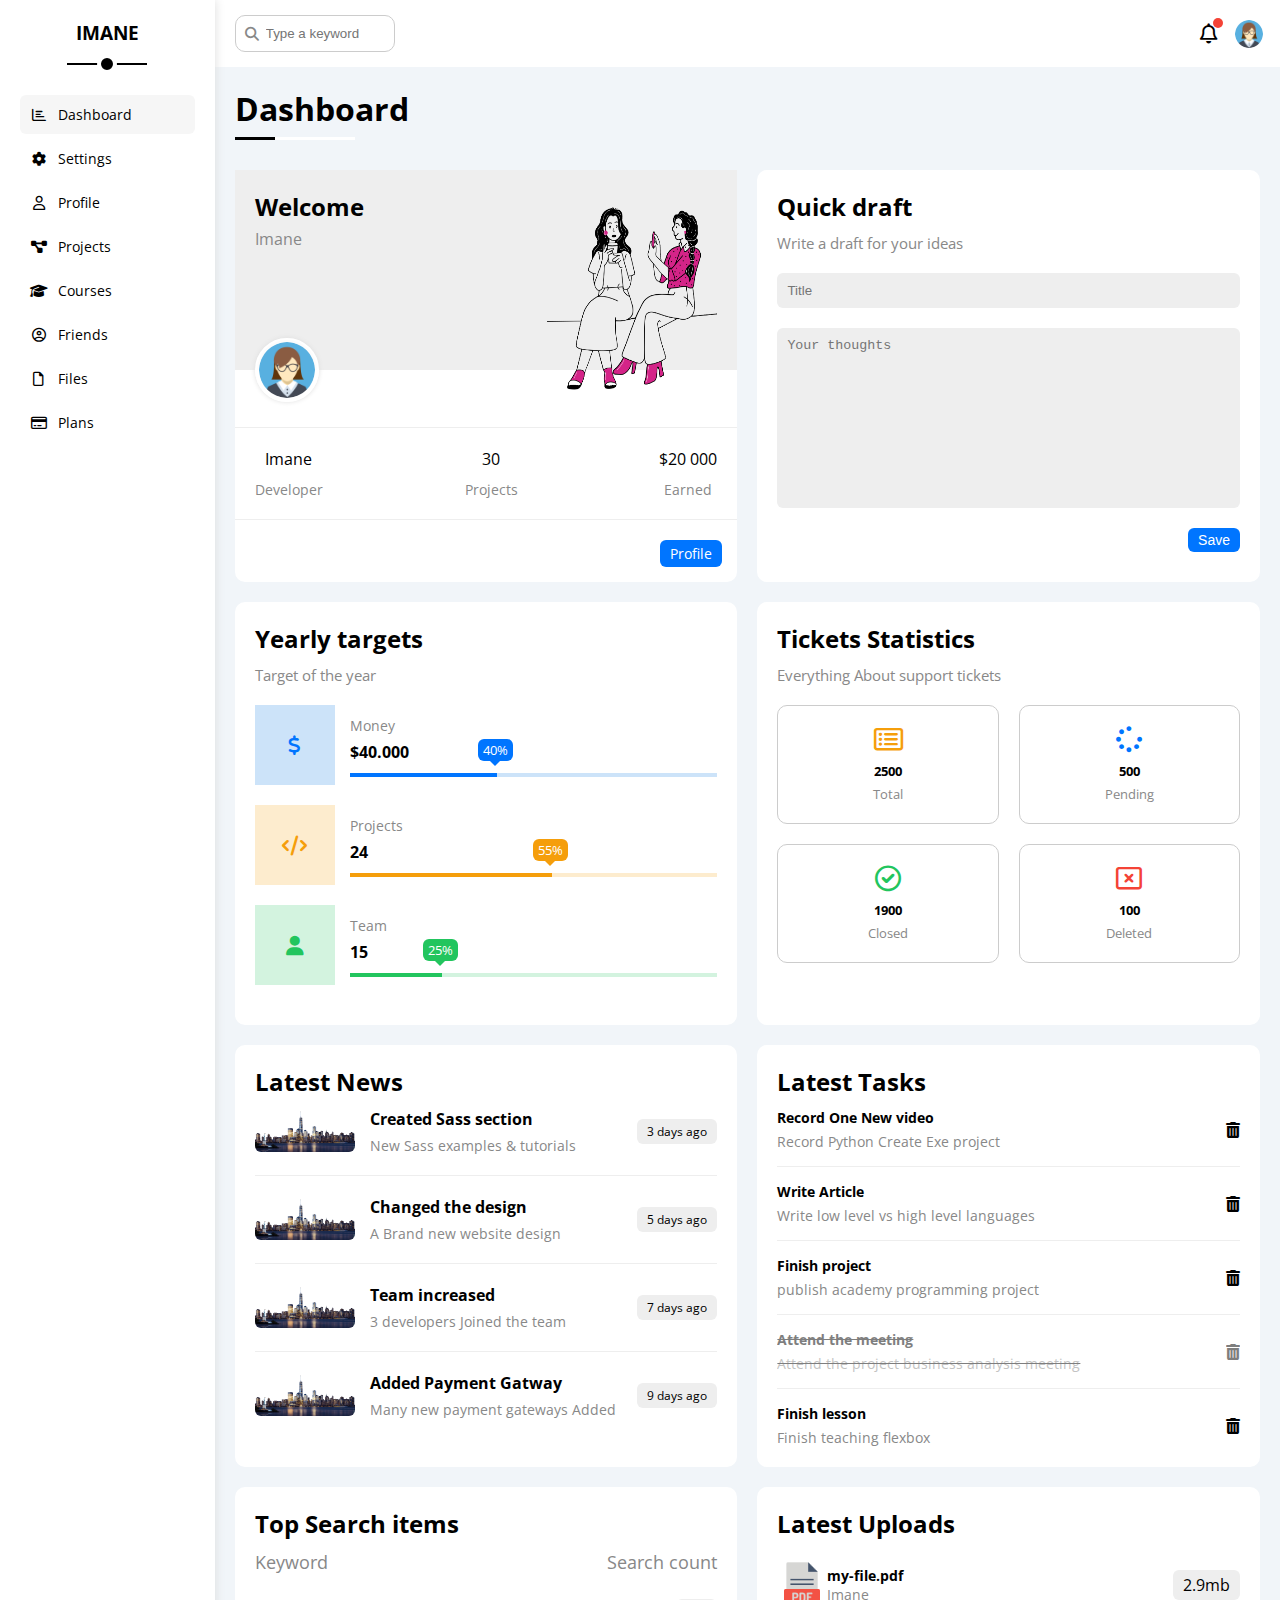
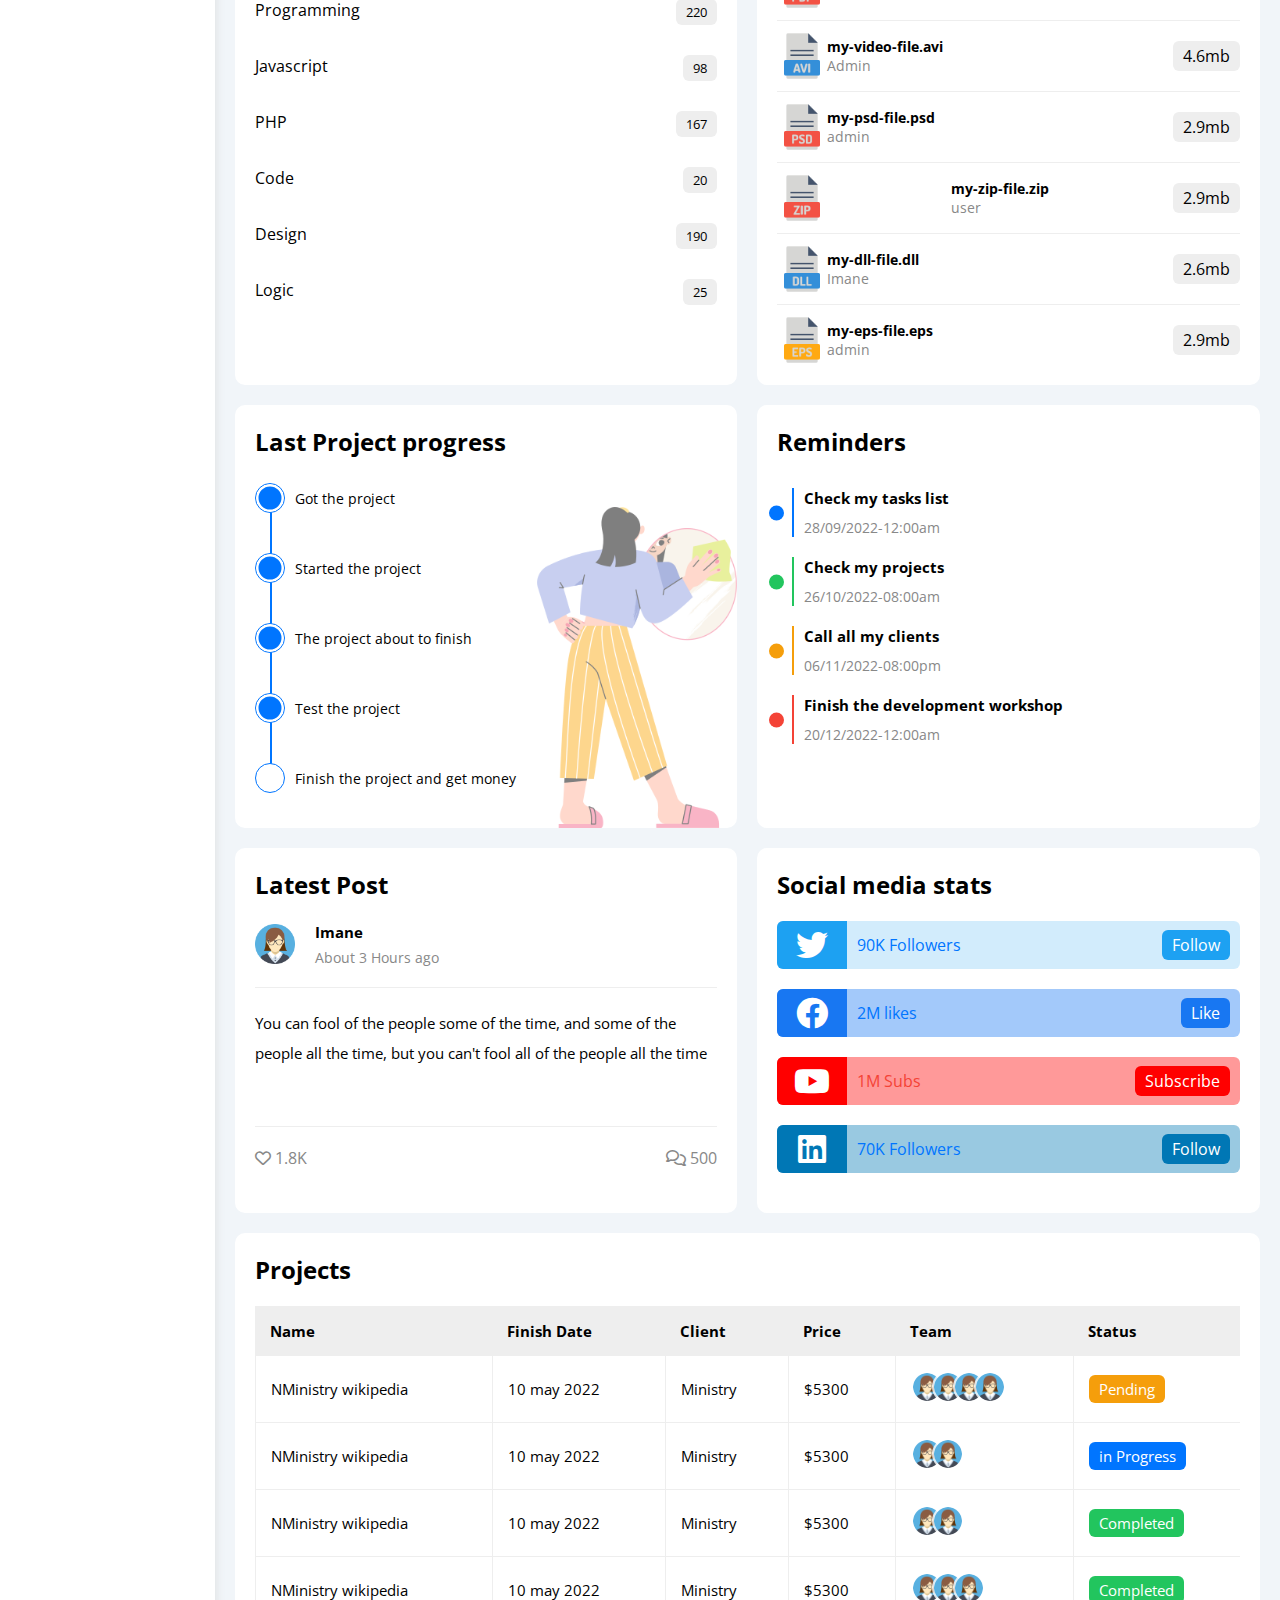
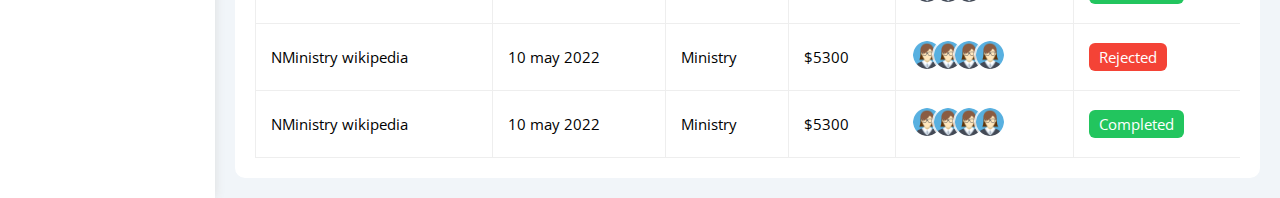
==== commit a116a62b: "modify css file" ====
--- a/index.html
+++ b/index.html
@@ -110,7 +110,7 @@
             <span class="notification p-relative">
               <i class="fa-regular fa-bell fa-lg"></i>
             </span>
-            <img src="images/avatar.png" alt="" />
+            <img class="avatar ml-15" src="images/avatar.png" alt="" />
           </div>
         </div>
         <!-- End head -->
@@ -128,8 +128,10 @@
                 alt=""
               />
             </div>
-            <img class="avatar" src="images/avatar.png" alt="" />
-            <div class="body txt-c d-flex p-20 mt-20 mb-20 block-mobile">
+            <img class="avatar border-half" src="images/avatar.png" alt="" />
+            <div
+              class="body txt-c between-flex p-20 mt-20 mb-20 block-mobile border-b-eee border-t-eee"
+            >
               <div>
                 Imane
                 <span class="d-block c-grey fs-14 mt-10"> Developer</span>
@@ -179,12 +181,12 @@
               <div class="icon center-flex">
                 <i class="fa-solid fa-dollar-sign fa-lg c-blue"></i>
               </div>
-              <div class="details">
+              <div class="details flex-1">
                 <span class="fs-14 c-grey">Money</span>
                 <span class="d-block mt-5 mb-10 fw-bold">$40.000</span>
                 <div class="progress p-relative">
-                  <span class="bg-blue blue" style="width: 40%">
-                    <span class="bg-blue">40%</span></span
+                  <span class="bg-blue blue p-absolute" style="width: 40%">
+                    <span class="bg-blue p-absolute">40%</span></span
                   >
                 </div>
               </div>
@@ -193,12 +195,12 @@
               <div class="icon center-flex">
                 <i class="fa-solid fa-code fa-lg c-orange"></i>
               </div>
-              <div class="details">
+              <div class="details flex-1">
                 <span class="fs-14 c-grey">Projects</span>
                 <span class="d-block mt-5 mb-10 fw-bold">24</span>
                 <div class="progress p-relative">
-                  <span class="bg-orange orange" style="width: 55%">
-                    <span class="bg-orange">55%</span></span
+                  <span class="bg-orange orange p-absolute" style="width: 55%">
+                    <span class="bg-orange p-absolute">55%</span></span
                   >
                 </div>
               </div>
@@ -207,12 +209,12 @@
               <div class="icon center-flex">
                 <i class="fa-solid fa-user fa-lg c-green"></i>
               </div>
-              <div class="details">
+              <div class="details flex-1">
                 <span class="fs-14 c-grey">Team</span>
                 <span class="d-block mt-5 mb-10 fw-bold">15</span>
                 <div class="progress p-relative">
-                  <span class="bg-green green" style="width: 25%">
-                    <span class="bg-green">25%</span></span
+                  <span class="bg-green green p-absolute" style="width: 25%">
+                    <span class="bg-green p-absolute">25%</span></span
                   >
                 </div>
               </div>
@@ -254,33 +256,33 @@
           <!-- Start latest news -->
           <div class="latest-news p-20 bg-white rad-10 txt-c-mobile">
             <h2 class="mt-0 mb-10">Latest News</h2>
+            <div class="news-row d-flex align-center mb-20 pb-20 border-b-eee">
+              <img src="images/news.png" alt="news" />
+              <div class="info flex-1">
+                <h3 class="fs-14">Created Sass section</h3>
+                <p class="m-0 c-grey fs-14">New Sass examples & tutorials</p>
+              </div>
+              <span class="btn-shape bg-eee fs-12 p-10 label">3 days ago</span>
+            </div>
+            <div class="news-row d-flex align-center mb-20 pb-20 border-b-eee">
+              <img src="images/news.png" alt="news" />
+              <div class="info flex-1">
+                <h3 class="fs-14">Changed the design</h3>
+                <p class="m-0 c-grey fs-14">A Brand new website design</p>
+              </div>
+              <span class="btn-shape bg-eee fs-12 p-10 label">5 days ago</span>
+            </div>
+            <div class="news-row d-flex align-center mb-20 pb-20 border-b-eee">
+              <img src="images/news.png" alt="news" />
+              <div class="info flex-1">
+                <h3 class="fs-14">Team increased</h3>
+                <p class="m-0 c-grey fs-14">3 developers Joined the team</p>
+              </div>
+              <span class="btn-shape bg-eee fs-12 p-10 label">7 days ago</span>
+            </div>
             <div class="news-row d-flex align-center">
               <img src="images/news.png" alt="news" />
-              <div class="info">
-                <h3 class="fs-14">Created Sass section</h3>
-                <p class="m-0 c-grey fs-14">New Sass examples & tutorials</p>
-              </div>
-              <span class="btn-shape bg-eee fs-12 p-10 label">3 days ago</span>
-            </div>
-            <div class="news-row d-flex align-center">
-              <img src="images/news.png" alt="news" />
-              <div class="info">
-                <h3 class="fs-14">Changed the design</h3>
-                <p class="m-0 c-grey fs-14">A Brand new website design</p>
-              </div>
-              <span class="btn-shape bg-eee fs-12 p-10 label">5 days ago</span>
-            </div>
-            <div class="news-row d-flex align-center">
-              <img src="images/news.png" alt="news" />
-              <div class="info">
-                <h3 class="fs-14">Team increased</h3>
-                <p class="m-0 c-grey fs-14">3 developers Joined the team</p>
-              </div>
-              <span class="btn-shape bg-eee fs-12 p-10 label">7 days ago</span>
-            </div>
-            <div class="news-row d-flex align-center">
-              <img src="images/news.png" alt="news" />
-              <div class="info">
+              <div class="info flex-1">
                 <h3 class="fs-14">Added Payment Gatway</h3>
                 <p class="m-0 c-grey fs-14">Many new payment gateways Added</p>
               </div>
@@ -291,8 +293,8 @@
           <!-- Start Tasks -->
           <div class="tasks p-20 bg-white rad-10">
             <h2 class="mt-0 mb-10">Latest Tasks</h2>
-            <div class="task-row d-flex align-center">
-              <div class="task-desc">
+            <div class="task-row d-flex align-center mb-15 pb-15 border-b-eee">
+              <div class="task-desc flex-1">
                 <h3 class="fs-14 mb-5">Record One New video</h3>
                 <p class="c-grey fs-14 mt-5">
                   Record Python Create Exe project
@@ -300,8 +302,8 @@
               </div>
               <i class="fa-solid fa-trash-can delete-task"></i>
             </div>
-            <div class="task-row d-flex align-center">
-              <div class="task-desc">
+            <div class="task-row d-flex align-center mb-15 pb-15 border-b-eee">
+              <div class="task-desc flex-1">
                 <h3 class="fs-14 mb-5">Write Article</h3>
                 <p class="c-grey fs-14 mt-5">
                   Write low level vs high level languages
@@ -309,8 +311,8 @@
               </div>
               <i class="fa-solid fa-trash-can delete-task"></i>
             </div>
-            <div class="task-row d-flex align-center">
-              <div class="task-desc">
+            <div class="task-row d-flex align-center mb-15 pb-15 border-b-eee">
+              <div class="task-desc flex-1">
                 <h3 class="fs-14 mb-5">Finish project</h3>
                 <p class="c-grey fs-14 mt-5">
                   publish academy programming project
@@ -318,8 +320,10 @@
               </div>
               <i class="fa-solid fa-trash-can delete-task"></i>
             </div>
-            <div class="task-row d-flex align-center task-done">
-              <div class="task-desc">
+            <div
+              class="task-row d-flex align-center mb-15 pb-15 border-b-eee task-done"
+            >
+              <div class="task-desc flex-1">
                 <h3 class="fs-14 mb-5">Attend the meeting</h3>
                 <p class="c-grey fs-14 mt-5">
                   Attend the project business analysis meeting
@@ -328,7 +332,7 @@
               <i class="fa-solid fa-trash-can delete-task"></i>
             </div>
             <div class="task-row d-flex align-center">
-              <div class="task-desc">
+              <div class="task-desc flex-1">
                 <h3 class="fs-14 mb-5">Finish lesson</h3>
                 <p class="c-grey fs-14 mt-5">Finish teaching flexbox</p>
               </div>
@@ -372,31 +376,31 @@
           <!-- Start latest uploads -->
           <div class="upload p-20 bg-white rad-10">
             <h2 class="mt-0 mb-10">Latest Uploads</h2>
-            <div class="upload-row between-flex">
+            <div class="upload-row between-flex pt-10 pb-10 border-b-eee">
               <img src="images/pdf.png" alt="pdf icon" />
-              <div class="upload-info">
+              <div class="upload-info flex-1">
                 <h3 class="fs-14">my-file.pdf</h3>
                 <p class="fs-14 c-grey">Imane</p>
               </div>
               <span class="btn-shape bg-eee">2.9mb</span>
             </div>
-            <div class="upload-row between-flex">
+            <div class="upload-row between-flex pt-10 pb-10 border-b-eee">
               <img src="images/avi.png" alt="pdf icon" />
-              <div class="upload-info">
+              <div class="upload-info flex-1">
                 <h3 class="fs-14">my-video-file.avi</h3>
                 <p class="fs-14 c-grey">Admin</p>
               </div>
               <span class="btn-shape bg-eee">4.6mb</span>
             </div>
-            <div class="upload-row between-flex">
+            <div class="upload-row between-flex pt-10 pb-10 border-b-eee">
               <img src="images/psd.png" alt="pdf icon" />
-              <div class="upload-info">
+              <div class="upload-info flex-1">
                 <h3 class="fs-14">my-psd-file.psd</h3>
                 <p class="fs-14 c-grey">admin</p>
               </div>
               <span class="btn-shape bg-eee">2.9mb</span>
             </div>
-            <div class="upload-row between-flex">
+            <div class="upload-row between-flex pt-10 pb-10 border-b-eee">
               <img src="images/zip.png" alt="pdf icon" />
               <div class="upload-info">
                 <h3 class="fs-14">my-zip-file.zip</h3>
@@ -404,17 +408,17 @@
               </div>
               <span class="btn-shape bg-eee">2.9mb</span>
             </div>
-            <div class="upload-row between-flex">
+            <div class="upload-row between-flex pt-10 pb-10 border-b-eee">
               <img src="images/dll.png" alt="pdf icon" />
-              <div class="upload-info">
+              <div class="upload-info flex-1">
                 <h3 class="fs-14">my-dll-file.dll</h3>
                 <p class="fs-14 c-grey">Imane</p>
               </div>
               <span class="btn-shape bg-eee">2.6mb</span>
             </div>
-            <div class="upload-row between-flex">
+            <div class="upload-row between-flex pt-10">
               <img src="images/eps.png" alt="pdf icon" />
-              <div class="upload-info">
+              <div class="upload-info flex-1">
                 <h3 class="fs-14">my-eps-file.eps</h3>
                 <p class="fs-14 c-grey">admin</p>
               </div>
@@ -458,7 +462,7 @@
               </div>
             </div>
             <img
-              class="progress-img hide-mobile"
+              class="progress-img p-absolute hide-mobile"
               src="images/progress-flower.png"
               alt=""
             />
@@ -503,7 +507,9 @@
                 <p class="c-grey fs-14 mt-5">About 3 Hours ago</p>
               </div>
             </div>
-            <p class="post-p fs-15 pt-20 pb-20 mt-20 lh-2">
+            <p
+              class="post-p fs-15 pt-20 pb-20 mt-20 lh-2 border-b-eee border-t-eee"
+            >
               You can fool of the people some of the time, and some of the
               people all the time, but you can't fool all of the people all the
               time
@@ -532,7 +538,7 @@
                   <i class="fa-brands fa-twitter c-white fa-2x"></i>
                 </div>
                 <div
-                  class="social-follow d-flex space-between align-center ml-10 mr-10"
+                  class="social-follow d-flex flex-1 space-between align-center ml-10 mr-10"
                 >
                   <span class="c-blue">90K Followers</span>
                   <span class="btn-shape social-btn c-white">Follow</span>
@@ -546,7 +552,7 @@
                   <i class="fa-brands fa-facebook c-white fa-2x"></i>
                 </div>
                 <div
-                  class="social-follow d-flex space-between align-center ml-10 mr-10"
+                  class="social-follow d-flex flex-1 space-between align-center ml-10 mr-10"
                 >
                   <span class="c-blue">2M likes</span>
                   <span class="btn-shape social-btn c-white">Like</span>
@@ -560,7 +566,7 @@
                   <i class="fa-brands fa-youtube c-white fa-2x"></i>
                 </div>
                 <div
-                  class="social-follow d-flex space-between align-center ml-10 mr-10"
+                  class="social-follow d-flex flex-1 space-between align-center ml-10 mr-10"
                 >
                   <span class="c-red">1M Subs</span>
                   <span class="btn-shape social-btn c-white">Subscribe</span>
@@ -574,7 +580,7 @@
                   <i class="fa-brands fa-linkedin c-white fa-2x"></i>
                 </div>
                 <div
-                  class="social-follow d-flex space-between align-center ml-10 mr-10"
+                  class="social-follow d-flex flex-1 space-between align-center ml-10 mr-10"
                 >
                   <span class="c-blue">70K Followers</span>
                   <span class="btn-shape social-btn c-white">Follow</span>
--- a/css/framwork.css
+++ b/css/framwork.css
@@ -14,6 +14,17 @@
 .f-wrap {
   flex-wrap: wrap;
 }
+.flex-1 {
+  flex: 1;
+}
+.flex-column {
+  flex-direction: column;
+}
+@media (max-width: 767px) {
+  .flex-mobile-column {
+    flex-direction: column;
+  }
+}
 .d-grid {
   display: grid;
 }
@@ -86,9 +97,15 @@
 .pl-10 {
   padding-left: 10px;
 }
+.pl-20 {
+  padding-left: 20px;
+}
 .m-auto {
   margin: auto;
 }
+.m-inline-auto {
+  margin-inline: auto;
+}
 .m-0 {
   margin: 0;
 }
@@ -104,9 +121,15 @@
 .mt-10 {
   margin-top: 10px;
 }
+.mt-15 {
+  margin-top: 15px;
+}
 .mt-20 {
   margin-top: 20px;
 }
+.mr-5 {
+  margin-right: 5px;
+}
 
 .mr-10 {
   margin-right: 10px;
@@ -122,6 +145,12 @@
 }
 .mb-20 {
   margin-bottom: 20px;
+}
+.ml-0 {
+  margin-left: 0;
+}
+.ml-15 {
+  margin-left: 15px;
 }
 .ml-10 {
   margin-left: 10px;
@@ -232,6 +261,9 @@
 }
 .border-r-ccc {
   border-right: 1px solid #ccc;
+}
+.border-t-eee {
+  border-top: 1px solid #eee;
 }
 .border-b-eee {
   border-bottom: 1px solid #eee;
--- a/css/master.css
+++ b/css/master.css
@@ -47,16 +47,56 @@
   width: 50px;
   height: 50px;
 } */
+.wrapper {
+  grid-template-columns: repeat(auto-fill, minmax(450px, 1fr));
+  margin-left: 20px;
+  margin-right: 20px;
+}
+
+@media (max-width: 767px) {
+  .wrapper {
+    grid-template-columns: minmax(200px, 1fr);
+    margin-left: 10px;
+    margin-right: 10px;
+  }
+}
+
+.wrapper-200 {
+  grid-template-columns: repeat(auto-fill, minmax(200px, 1fr));
+}
+
+@media (max-width: 767px) {
+  .wrapper-200 {
+    grid-template-columns: minmax(200px, 1fr);
+  }
+}
+.wrapper-300 {
+  grid-template-columns: repeat(auto-fill, minmax(300px, 1fr));
+  margin-left: 20px;
+  margin-right: 20px;
+}
+
+@media (max-width: 767px) {
+  .wrapper-300 {
+    grid-template-columns: minmax(200px, 1fr);
+    margin-left: 10px;
+    margin-right: 10px;
+  }
+}
 .avatar {
   width: 32px;
   height: 32px;
   border-radius: 50%;
   padding: 2px;
   background-color: rgb(255, 255, 255, 0.8);
-  /* box-shadow: rgba(0, 0, 0, 0.15) 1.95px 1.95px 2.6px; */
 }
 .avatar:not(:first-of-type) {
   margin-left: -15px;
+}
+
+.avatar-m {
+  width: 100px;
+  height: 100px;
 }
 .page {
   background-color: #f1f5f9;
@@ -110,7 +150,6 @@
 @media (max-width: 767px) {
   .sidebar {
     width: 62px;
-    padding: 10px;
   }
   .sidebar > h3 {
     font-size: 13px;
@@ -169,11 +208,6 @@
   right: -5px;
   top: -5px;
 }
-.head .icons img {
-  width: 32px;
-  height: 32px;
-  margin-left: 15px;
-}
 .page h1 {
   margin: 20px 20px 40px;
 }
@@ -193,19 +227,6 @@
 .page h1::after {
   background-color: black;
   width: 40px;
-}
-.wrapper {
-  grid-template-columns: repeat(auto-fill, minmax(450px, 1fr));
-  margin-left: 20px;
-  margin-right: 20px;
-}
-
-@media (max-width: 767px) {
-  .wrapper {
-    grid-template-columns: minmax(200px, 1fr);
-    margin-left: 10px;
-    margin-right: 10px;
-  }
 }
 
 /* End content */
@@ -232,13 +253,6 @@
   margin-top: -32px;
 }
 
-.welcome .body {
-  border-top: 1px solid #eee;
-  border-bottom: 1px solid #eee;
-}
-.welcome .body > div {
-  flex: 1;
-}
 .welcome .visit {
   margin: 0 15px 15px auto;
   transition: 0.3s;
@@ -280,21 +294,16 @@
   height: 80px;
   margin-right: 15px;
 }
-.targets .details {
-  flex: 1;
-}
 .targets .details .progress {
   height: 4px;
 }
 
 .targets .details .progress > span {
-  position: absolute;
   left: 0;
   top: 0;
   height: 100%;
 }
 .targets .details .progress > span span {
-  position: absolute;
   right: -16px;
   bottom: 16px;
   color: white;
@@ -354,19 +363,11 @@
 /* End tickets */
 
 /* Start latest news */
-.news-row:not(:last-of-type) {
-  margin-bottom: 20px;
-  padding-bottom: 20px;
-  border-bottom: 1px solid #eee;
-}
 .news-row img {
   width: 100px;
   border-radius: 6px;
   margin-right: 15px;
 }
-.news-row .info {
-  flex-grow: 1;
-}
 
 .news-row .info h3 {
   margin: 0 0 6px;
@@ -382,17 +383,7 @@
     width: fit-content;
   }
 }
-
 /* Start Tasks */
-
-.task-row:not(:last-of-type) {
-  border-bottom: 1px solid #eee;
-  margin-bottom: 15px;
-  padding-bottom: 15px;
-}
-.task-desc {
-  flex-grow: 1;
-}
 .task-done > * {
   opacity: 0.5;
   text-decoration: line-through;
@@ -410,16 +401,8 @@
 }
 
 /* START LATEST UPLOAD */
-.upload-row:not(:last-of-type) {
-  border-bottom: 1px solid #eee;
-  padding-top: 10px;
-  padding-bottom: 10px;
-}
 .upload-row img {
   width: 50px;
-}
-.upload-info {
-  flex: 1;
 }
 
 /* END LATEST UPLOAD */
@@ -468,7 +451,6 @@
   margin-top: 10px;
 }
 .progress-img {
-  position: absolute;
   right: 0;
   width: 200px;
   bottom: 0px;
@@ -527,16 +509,10 @@
   height: 40px;
 }
 .post-p {
-  border-top: 1px solid #eee;
-  border-bottom: 1px solid #eee;
   min-height: 140px;
 }
 /* END LATEST POST */
 /* Start social stats */
-.social-follow {
-  flex: 1;
-}
-
 .social-row {
   padding: 0;
   height: 3rem;
@@ -610,20 +586,6 @@
 /* End priojects table */
 
 /* START SETTINGS */
-.settings-page {
-  grid-template-columns: repeat(auto-fill, minmax(450px, 1fr));
-  margin-left: 20px;
-  margin-right: 20px;
-}
-
-@media (max-width: 767px) {
-  .settings-page {
-    grid-template-columns: minmax(100px, 1fr);
-    margin-left: 10px;
-    margin-right: 10px;
-    gap: 10px;
-  }
-}
 
 .settings-page .close-message {
   border: 1px solid #ccc;
@@ -684,10 +646,6 @@
 .info-element input:focus::placeholder {
   opacity: 0;
 }
-.mail-wrapper input {
-  flex: 1;
-}
-
 /* End general info */
 
 /* Start security info */
@@ -695,15 +653,9 @@
   padding-top: 10px;
   padding-bottom: 10px;
 }
-
-.sec-box:not(:last-of-type) {
-  border-bottom: 1px solid #eee;
-}
-
 /* end security info */
 
 /* Start social info */
-
 .social-info-row i {
   height: 40px;
   width: 40px;
@@ -775,10 +727,6 @@
   transform: translateY(-50%) scale(1) rotate(0);
 }
 
-.widgets-row input[type="checkbox"]:checked {
-  /* accent-color: var(--blue-color); */
-}
-
 /* END WIDGET CONTROL */
 
 /* START BACKUP MANAGER */
@@ -822,10 +770,6 @@
 .backup-row input[type="radio"]:checked ~ label::after {
   transform: translateY(-50%) scale(1);
 }
-.backup-list {
-  padding-top: 20px;
-  border-top: 1px solid #eee;
-}
 @media (max-media: 767px) {
   .backup-list {
     flex-wrap: wrap;
@@ -855,13 +799,6 @@
 
 /* PROFILE PAGE */
 /* Profile overview */
-
-@media (max-width: 767px) {
-  .profile-overview {
-    flex-direction: column;
-  }
-}
-
 .overview-left {
   width: 300px;
   min-height: 400px;
@@ -884,7 +821,6 @@
 }
 
 .profile-level span {
-  position: absolute;
   left: 0;
   height: 100%;
 }
@@ -894,16 +830,7 @@
 .overview-box:hover {
   background-color: rgb(241, 239, 239, 0.5);
 }
-.info-box {
-  margin-top: 20px;
-  /* flex-direction: column; */
-  gap: 20px;
-}
-
 @media (max-width: 767px) {
-  .info-box {
-    flex-direction: column;
-  }
   .overview-box label {
     display: block;
     width: fit-content;
@@ -914,15 +841,6 @@
 /* End profile overview */
 
 /* SKILLS AND ACTIVITIES */
-
-.skills-activities {
-  /* flex-wrap: wrap; */
-}
-
-.my-skills {
-  flex: 1;
-}
-
 .my-activities {
   flex: 2;
 }
@@ -930,15 +848,7 @@
   width: 80px;
   height: 80px;
 }
-
-.activities-info {
-  flex: 1;
-}
-
 @media (max-width: 767px) {
-  .skills-activities {
-    flex-direction: column;
-  }
   .my-skills,
   .my-activities {
     margin: 0;
@@ -948,9 +858,6 @@
   }
   .skills-list ul {
     justify-content: center;
-  }
-  .activities-list li {
-    flex-direction: column;
   }
 }
 /* END SKILLS AND ACTIVITIES */
@@ -966,8 +873,6 @@
   height: 8px;
 }
 .budget-level span {
-  position: absolute;
-  height: 100%;
   left: 0;
   top: 0;
 }
@@ -977,13 +882,156 @@
 }
 @media (max-width: 767px) {
   .projects-skills {
-    flex-direction: column;
     align-items: flex-start;
-    /* justify-content: center; */
   }
 }
 /* END PROJECTS PAGE */
-
+/* START COURSES PAGE */
+.course-avatar {
+  width: 60px;
+  height: 60px;
+  left: 20px;
+  top: 20px;
+}
+.course-img-box {
+  width: 100%;
+  height: 250px;
+}
+.course-img {
+  border-radius: 6px 6px 0 0;
+  height: 100%;
+  width: 100%;
+  object-fit: cover;
+}
+
+.course-btn {
+  z-index: 2;
+}
+.course-btn::before {
+  content: "";
+  position: absolute;
+  width: 100%;
+  height: 2px;
+  background-color: #eee;
+  top: 50%;
+  left: 0;
+  transform: translateY(-50%);
+  z-index: -1;
+}
+.course-btn button {
+  cursor: pointer;
+}
+/* END COURSES PAGE */
+
+/* Friends page */
+.firends-icons i {
+  border-radius: 50%;
+  cursor: pointer;
+  transition: 300ms;
+}
+.firends-icons i:hover {
+  background-color: var(--blue-color);
+  color: white;
+}
+
+/* End friends page */
+
+/*START FILES PAGE */
+.files-page {
+  align-items: flex-start;
+}
+@media (max-width: 767px) {
+  .files-page {
+    align-items: normal;
+    flex-direction: column-reverse;
+  }
+}
+
+.files-statistics {
+  min-width: 300px;
+}
+.files-stats-rwo {
+  border: 1px solid #ccc;
+  border-radius: 6px;
+}
+.files-upload button {
+  position: relative;
+  padding: 10px;
+  font-size: 18px;
+  display: block;
+  margin-inline: auto;
+  cursor: pointer;
+  padding-left: 30px;
+  transition: background-color 300ms;
+}
+.files-upload button:hover {
+  background-color: var(--blue-alt-color);
+}
+.upload-icon {
+  font-size: 18px;
+  left: 8px;
+  top: 50%;
+  transform: translateY(-50%);
+}
+.files-upload button:hover .upload-icon {
+  animation: 1s linear 0s infinite upload;
+}
+.dwonload-icon {
+  left: 10px;
+  top: 10px;
+  color: var(--grey-color);
+}
+
+.files-img {
+  display: block;
+  margin-inline: auto;
+  width: 100px;
+}
+/* END FILES PAGE */
+/* START PLANS */
+.plan-head {
+  border: 3px solid white;
+  position: relative;
+}
+.plan-head::before {
+  content: "";
+  position: absolute;
+  width: calc(100% + 6px);
+  height: calc(100% + 6px);
+  left: -6px;
+  top: -6px;
+  border: 3px solid;
+}
+.plan-head.green-head::before {
+  border-color: var(--green-color);
+}
+.plan-head.blue-head::before {
+  border-color: var(--blue-color);
+}
+.plan-head.orange-head::before {
+  border-color: var(--orange-color);
+}
+.plan-price {
+  font-size: 30px;
+}
+.plan-price::before {
+  content: "$";
+  position: absolute;
+  left: -20px;
+  top: -5px;
+}
+.icon-info {
+  font-size: 10px;
+  background-color: var(--grey-color);
+  padding: 6px 10px;
+  color: white;
+  border-radius: 50%;
+  cursor: pointer;
+}
+.plans-join {
+  cursor: pointer;
+}
+/* END PLANS */
 /* Animations */
 
 @keyframes progress {
@@ -999,3 +1047,20 @@
     opacity: 0.75;
   }
 }
+
+@keyframes upload {
+  0%,
+  50% {
+    top: 60%;
+    transform: translateY(-50%);
+  }
+  25%,
+  75% {
+    top: 30%;
+    transform: translateY(-50%);
+  }
+  100% {
+    top: 50%;
+    transform: translateY(-50%);
+  }
+}
